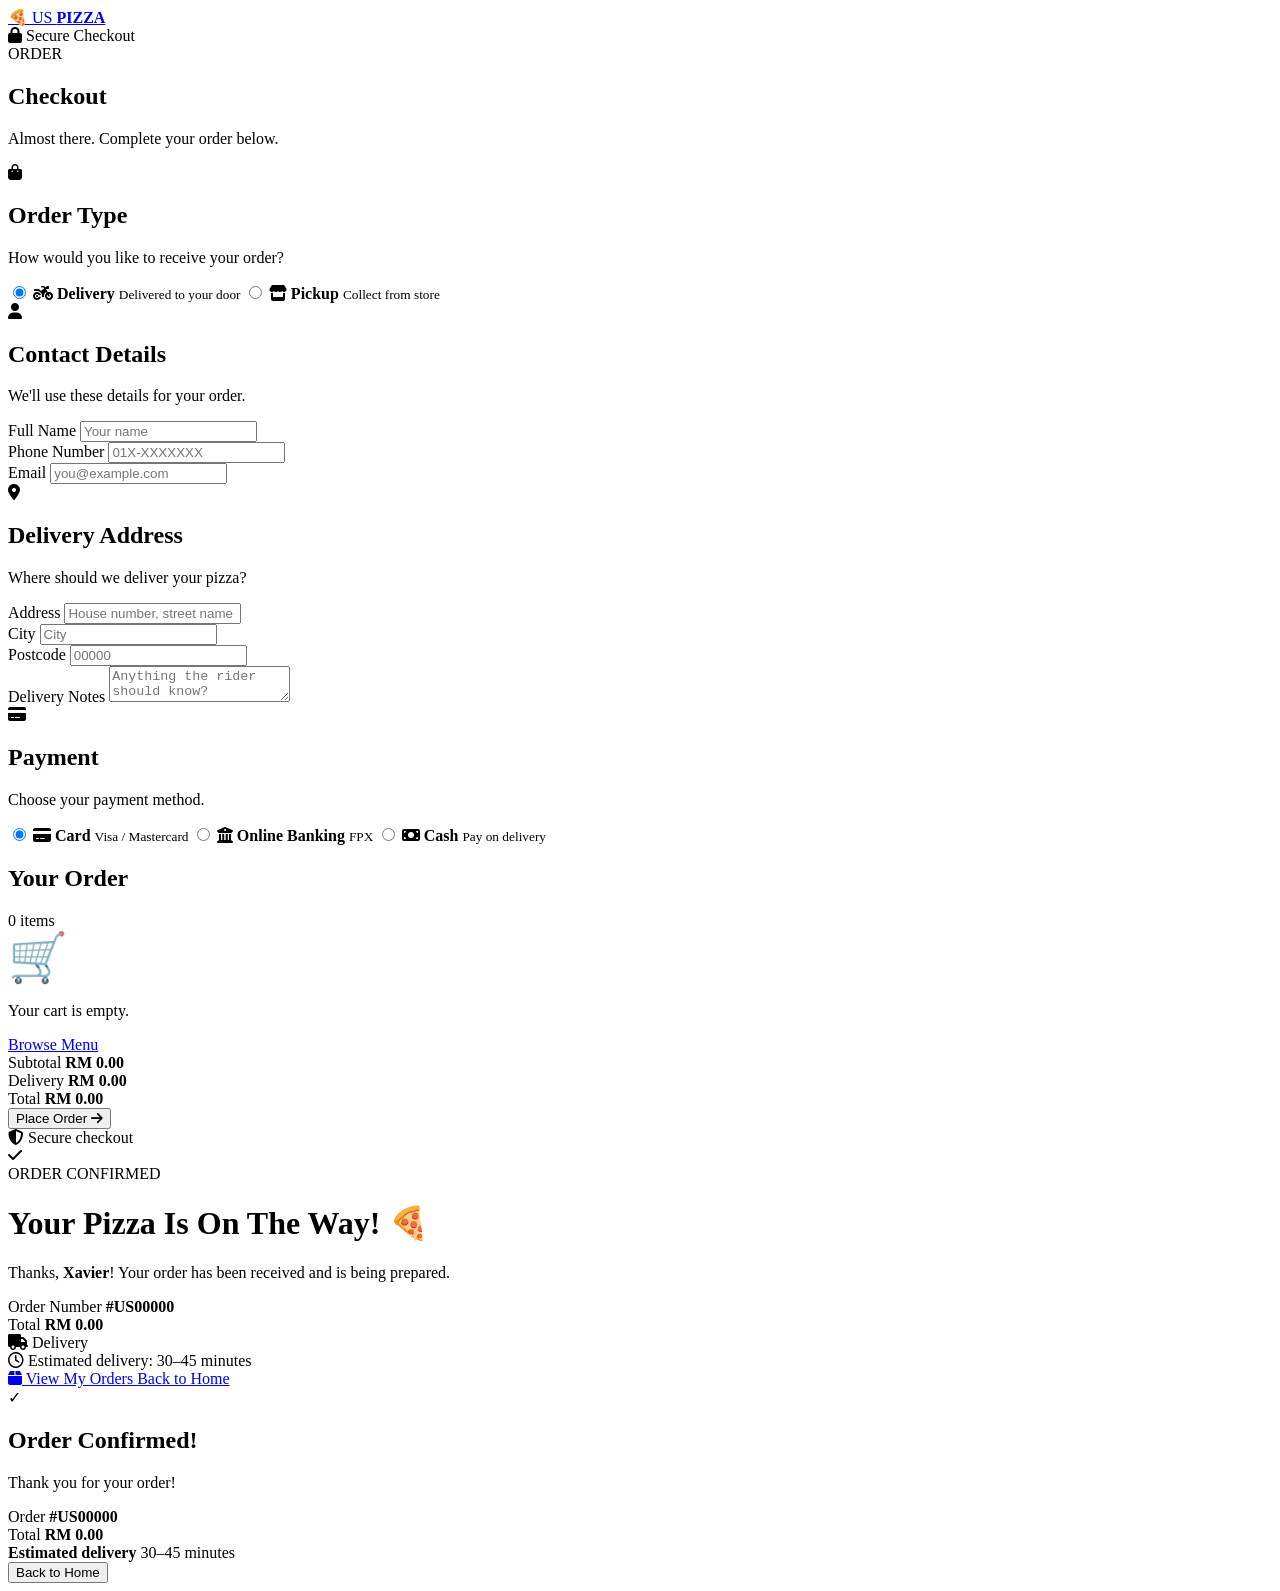
==== checkout.html @ 361f06c2 "Add files via upload" ====
<!DOCTYPE html>
<html lang="en">

<head>

    <meta charset="UTF-8">

    <meta
        name="viewport"
        content="width=device-width, initial-scale=1.0"
    >

    <title>Checkout | US Pizza</title>

    <link rel="stylesheet" href="css/style.css">

    <link
        rel="preconnect"
        href="https://fonts.googleapis.com"
    >

    <link
        rel="preconnect"
        href="https://fonts.gstatic.com"
        crossorigin
    >

    <link
        href="https://fonts.googleapis.com/css2?family=Inter:wght@400;500;600;700;800;900&display=swap"
        rel="stylesheet"
    >

    <link
        rel="stylesheet"
        href="https://cdnjs.cloudflare.com/ajax/libs/font-awesome/6.5.2/css/all.min.css"
    >

</head>


<body>


<!-- ================= NAVBAR ================= -->

<header class="navbar">

    <div class="nav-container">

        <a href="index.html" class="logo">

            <span class="logo-mark">🍕</span>

            <span>
                US <strong>PIZZA</strong>
            </span>

        </a>


        <div class="checkout-nav">

            <i class="fa-solid fa-lock"></i>

            Secure Checkout

        </div>

    </div>

</header>



<!-- ================= CHECKOUT ================= -->

<main class="checkout-page">


    <div class="checkout-container">


        <!-- LEFT -->

        <section class="checkout-main">


            <div class="checkout-title">

                <span class="section-label">
                    ORDER
                </span>

                <h1>
                    Checkout
                </h1>

                <p>
                    Almost there. Complete your order below.
                </p>

            </div>



            <!-- ORDER TYPE -->

            <div class="checkout-card">

                <div class="checkout-card-title">

                    <div>

                        <span class="checkout-icon">
                            <i class="fa-solid fa-bag-shopping"></i>
                        </span>

                        <div>

                            <h2>
                                Order Type
                            </h2>

                            <p>
                                How would you like to receive your order?
                            </p>

                        </div>

                    </div>

                </div>


                <div class="order-type">

                    <label class="order-type-option">

                        <input
                            type="radio"
                            name="orderType"
                            value="delivery"
                            checked
                        >

                        <span>

                            <i class="fa-solid fa-motorcycle"></i>

                            <strong>
                                Delivery
                            </strong>

                            <small>
                                Delivered to your door
                            </small>

                        </span>

                    </label>


                    <label class="order-type-option">

                        <input
                            type="radio"
                            name="orderType"
                            value="pickup"
                        >

                        <span>

                            <i class="fa-solid fa-store"></i>

                            <strong>
                                Pickup
                            </strong>

                            <small>
                                Collect from store
                            </small>

                        </span>

                    </label>

                </div>

            </div>



            <!-- CUSTOMER DETAILS -->

            <div class="checkout-card">

                <div class="checkout-card-title">

                    <div>

                        <span class="checkout-icon">
                            <i class="fa-solid fa-user"></i>
                        </span>

                        <div>

                            <h2>
                                Contact Details
                            </h2>

                            <p>
                                We'll use these details for your order.
                            </p>

                        </div>

                    </div>

                </div>


                <div class="form-grid">

                    <div class="form-group">

                        <label>
                            Full Name
                        </label>

                        <input
                            type="text"
                            id="customerName"
                            placeholder="Your name"
                        >

                    </div>


                    <div class="form-group">

                        <label>
                            Phone Number
                        </label>

                        <input
                            type="tel"
                            id="customerPhone"
                            placeholder="01X-XXXXXXX"
                        >

                    </div>


                    <div class="form-group full">

                        <label>
                            Email
                        </label>

                        <input
                            type="email"
                            id="customerEmail"
                            placeholder="you@example.com"
                        >

                    </div>

                </div>

            </div>



            <!-- ADDRESS -->

<div class="checkout-card" id="deliveryAddress">

    <div class="checkout-card-title">

        <div>

            <span class="checkout-icon">
                <i class="fa-solid fa-location-dot"></i>
            </span>

            <div>
                <h2>Delivery Address</h2>

                <p>
                    Where should we deliver your pizza?
                </p>
            </div>

        </div>

    </div>

    <div class="form-grid">

                    <div class="form-group full">

                        <label>
                            Address
                        </label>

                        <input
                            type="text"
                            id="address"
                            placeholder="House number, street name"
                        >

                    </div>


                    <div class="form-group">

                        <label>
                            City
                        </label>

                        <input
                            type="text"
                            id="city"
                            placeholder="City"
                        >

                    </div>


                    <div class="form-group">

                        <label>
                            Postcode
                        </label>

                        <input
                            type="text"
                            id="postcode"
                            placeholder="00000"
                        >

                    </div>


                    <div class="form-group full">

                        <label>
                            Delivery Notes
                        </label>

                        <textarea
                            id="deliveryNotes"
                            placeholder="Anything the rider should know?"
                        ></textarea>

                    </div>

                </div>

            </div>



            <!-- PAYMENT -->

            <div class="checkout-card">

                <div class="checkout-card-title">

                    <div>

                        <span class="checkout-icon">
                            <i class="fa-solid fa-credit-card"></i>
                        </span>

                        <div>

                            <h2>
                                Payment
                            </h2>

                            <p>
                                Choose your payment method.
                            </p>

                        </div>

                    </div>

                </div>


                <div class="payment-options">

                    <label class="payment-option">

                        <input
                            type="radio"
                            name="payment"
                            value="card"
                            checked
                        >

                        <span>

                            <i class="fa-solid fa-credit-card"></i>

                            <strong>
                                Card
                            </strong>

                            <small>
                                Visa / Mastercard
                            </small>

                        </span>

                    </label>


                    <label class="payment-option">

                        <input
                            type="radio"
                            name="payment"
                            value="online"
                        >

                        <span>

                            <i class="fa-solid fa-building-columns"></i>

                            <strong>
                                Online Banking
                            </strong>

                            <small>
                                FPX
                            </small>

                        </span>

                    </label>


                    <label class="payment-option">

                        <input
                            type="radio"
                            name="payment"
                            value="cash"
                        >

                        <span>

                            <i class="fa-solid fa-money-bill"></i>

                            <strong>
                                Cash
                            </strong>

                            <small>
                                Pay on delivery
                            </small>

                        </span>

                    </label>

                </div>

            </div>


        </section>



        <!-- RIGHT -->

        <aside class="checkout-summary">


            <div class="summary-card">

                <div class="summary-header">

                    <h2>
                        Your Order
                    </h2>

                    <span id="summaryItemCount">
                        0 items
                    </span>

                </div>


                <div
                    class="checkout-items"
                    id="checkoutItems"
                >

                    <div class="checkout-empty">

                        <span>🛒</span>

                        <p>
                            Your cart is empty.
                        </p>

                        <a href="index.html#menu">
                            Browse Menu
                        </a>

                    </div>

                </div>


                <div class="summary-lines">

                    <div>

                        <span>
                            Subtotal
                        </span>

                        <strong id="checkoutSubtotal">
                            RM 0.00
                        </strong>

                    </div>


                    <div>

                        <span>
                            Delivery
                        </span>

                        <strong id="checkoutDelivery">
                            RM 0.00
                        </strong>

                    </div>

                </div>


                <div class="summary-total">

                    <span>
                        Total
                    </span>

                    <strong id="checkoutTotal">
                        RM 0.00
                    </strong>

                </div>


                <button
                    class="place-order-btn"
                    id="placeOrder"
                >

                    Place Order

                    <i class="fa-solid fa-arrow-right"></i>

                </button>


                <div class="secure-message">

                    <i class="fa-solid fa-shield-halved"></i>

                    Secure checkout

                </div>

            </div>


        </aside>


    </div>

</main>

<!-- ================= ORDER SUCCESS ================= -->

<div
    class="order-success-overlay"
    id="orderSuccess"
>

    <div class="order-success-card">

        <div class="success-icon">
            <i class="fa-solid fa-check"></i>
        </div>


        <span class="success-label">
            ORDER CONFIRMED
        </span>


        <h1>
            Your Pizza Is On The Way! 🍕
        </h1>


        <p class="success-message">
            Thanks, <strong id="successCustomerName">Xavier</strong>!
            Your order has been received and is being prepared.
        </p>


        <div class="success-order-number">

            <span>
                Order Number
            </span>

            <strong id="successOrderNumber">
                #US00000
            </strong>

        </div>


        <div
            class="success-items"
            id="successOrderItems"
        >
            <!-- Order items will appear here -->
        </div>


        <div class="success-total">

            <span>
                Total
            </span>

            <strong id="successOrderTotal">
                RM 0.00
            </strong>

        </div>


        <div class="success-info">

            <div>

                <i class="fa-solid fa-truck"></i>

                <span id="successOrderType">
                    Delivery
                </span>

            </div>


            <div>

                <i class="fa-regular fa-clock"></i>

                <span id="successEstimate">
                    Estimated delivery: 30–45 minutes
                </span>

            </div>

        </div>


        <div class="success-actions">

            <a
                href="orders.html"
                class="success-orders-btn"
            >
                <i class="fa-solid fa-box"></i>
                View My Orders
            </a>


            <a
                href="index.html"
                class="success-home-btn"
            >
                Back to Home
            </a>

        </div>

    </div>

</div>



<!-- ================= ORDER SUCCESS ================= -->

<div class="order-success-overlay" id="orderSuccess">

    <div class="order-success-card">

        <div class="success-icon">
            ✓
        </div>

        <h2>Order Confirmed!</h2>

        <p class="success-message">
            Thank you for your order!
        </p>

        <div class="order-number">
            Order <strong id="successOrderNumber">#US00000</strong>
        </div>

        <div class="success-order-details" id="successOrderDetails">
            <!-- Order items will appear here -->
        </div>

        <div class="success-total">
            <span>Total</span>
            <strong id="successOrderTotal">RM 0.00</strong>
        </div>

        <div class="delivery-estimate">

            <strong id="successOrderType">
                Estimated delivery
            </strong>

            <span id="successEstimate">
                30–45 minutes
            </span>

        </div>

        <button
            class="back-home-btn"
            id="backHome"
            type="button"
        >
            Back to Home
        </button>

    </div>

</div>

<!-- ================= JAVASCRIPT ================= -->

<script src="js/checkout.js"></script>

</body>
</html>
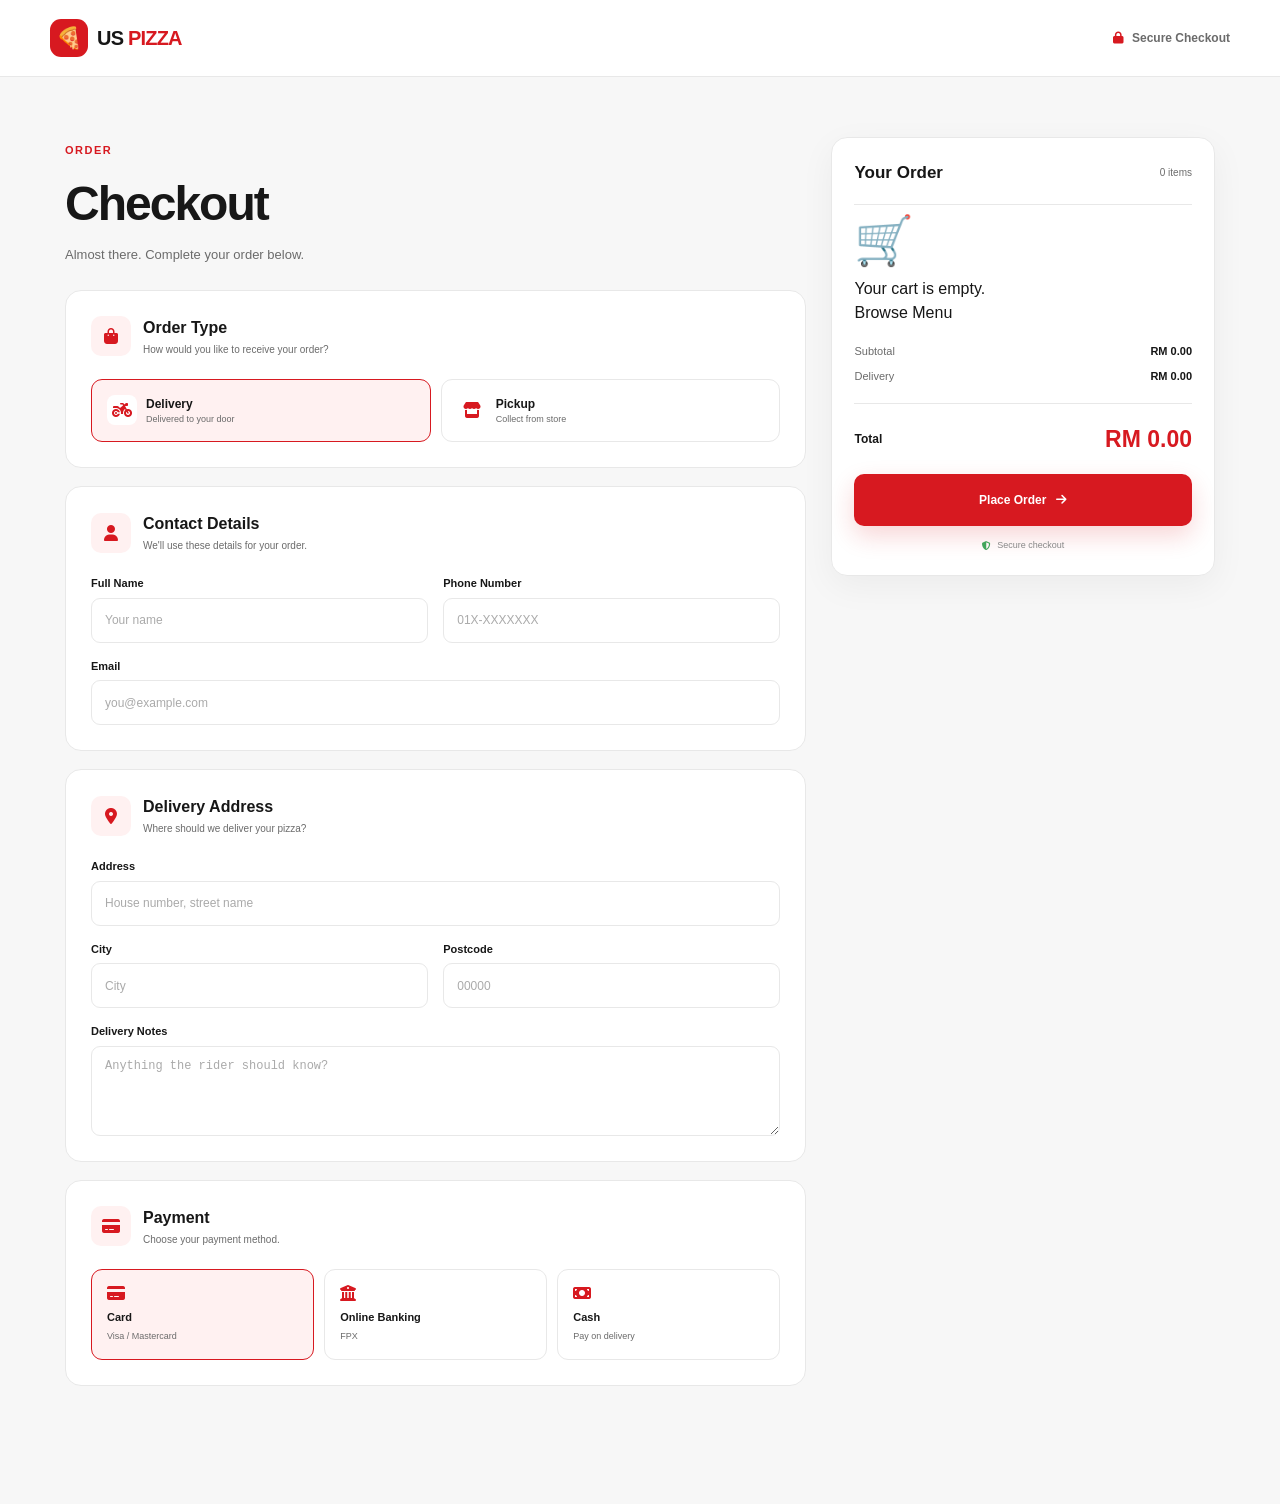
==== commit 9c6db4c9: "Fix website structure and styling" ====
--- a/checkout.html
+++ b/checkout.html
@@ -1,768 +1,768 @@
-<!DOCTYPE html>
-<html lang="en">
-
-<head>
-
-    <meta charset="UTF-8">
-
-    <meta
-        name="viewport"
-        content="width=device-width, initial-scale=1.0"
-    >
-
-    <title>Checkout | US Pizza</title>
-
-    <link rel="stylesheet" href="css/style.css">
-
-    <link
-        rel="preconnect"
-        href="https://fonts.googleapis.com"
-    >
-
-    <link
-        rel="preconnect"
-        href="https://fonts.gstatic.com"
-        crossorigin
-    >
-
-    <link
-        href="https://fonts.googleapis.com/css2?family=Inter:wght@400;500;600;700;800;900&display=swap"
-        rel="stylesheet"
-    >
-
-    <link
-        rel="stylesheet"
-        href="https://cdnjs.cloudflare.com/ajax/libs/font-awesome/6.5.2/css/all.min.css"
-    >
-
-</head>
-
-
-<body>
-
-
-<!-- ================= NAVBAR ================= -->
-
-<header class="navbar">
-
-    <div class="nav-container">
-
-        <a href="index.html" class="logo">
-
-            <span class="logo-mark">🍕</span>
-
-            <span>
-                US <strong>PIZZA</strong>
-            </span>
-
-        </a>
-
-
-        <div class="checkout-nav">
-
-            <i class="fa-solid fa-lock"></i>
-
-            Secure Checkout
-
-        </div>
-
-    </div>
-
-</header>
-
-
-
-<!-- ================= CHECKOUT ================= -->
-
-<main class="checkout-page">
-
-
-    <div class="checkout-container">
-
-
-        <!-- LEFT -->
-
-        <section class="checkout-main">
-
-
-            <div class="checkout-title">
-
-                <span class="section-label">
-                    ORDER
-                </span>
-
-                <h1>
-                    Checkout
-                </h1>
-
-                <p>
-                    Almost there. Complete your order below.
-                </p>
-
-            </div>
-
-
-
-            <!-- ORDER TYPE -->
-
-            <div class="checkout-card">
-
-                <div class="checkout-card-title">
-
-                    <div>
-
-                        <span class="checkout-icon">
-                            <i class="fa-solid fa-bag-shopping"></i>
-                        </span>
-
-                        <div>
-
-                            <h2>
-                                Order Type
-                            </h2>
-
-                            <p>
-                                How would you like to receive your order?
-                            </p>
-
-                        </div>
-
-                    </div>
-
-                </div>
-
-
-                <div class="order-type">
-
-                    <label class="order-type-option">
-
-                        <input
-                            type="radio"
-                            name="orderType"
-                            value="delivery"
-                            checked
-                        >
-
-                        <span>
-
-                            <i class="fa-solid fa-motorcycle"></i>
-
-                            <strong>
-                                Delivery
-                            </strong>
-
-                            <small>
-                                Delivered to your door
-                            </small>
-
-                        </span>
-
-                    </label>
-
-
-                    <label class="order-type-option">
-
-                        <input
-                            type="radio"
-                            name="orderType"
-                            value="pickup"
-                        >
-
-                        <span>
-
-                            <i class="fa-solid fa-store"></i>
-
-                            <strong>
-                                Pickup
-                            </strong>
-
-                            <small>
-                                Collect from store
-                            </small>
-
-                        </span>
-
-                    </label>
-
-                </div>
-
-            </div>
-
-
-
-            <!-- CUSTOMER DETAILS -->
-
-            <div class="checkout-card">
-
-                <div class="checkout-card-title">
-
-                    <div>
-
-                        <span class="checkout-icon">
-                            <i class="fa-solid fa-user"></i>
-                        </span>
-
-                        <div>
-
-                            <h2>
-                                Contact Details
-                            </h2>
-
-                            <p>
-                                We'll use these details for your order.
-                            </p>
-
-                        </div>
-
-                    </div>
-
-                </div>
-
-
-                <div class="form-grid">
-
-                    <div class="form-group">
-
-                        <label>
-                            Full Name
-                        </label>
-
-                        <input
-                            type="text"
-                            id="customerName"
-                            placeholder="Your name"
-                        >
-
-                    </div>
-
-
-                    <div class="form-group">
-
-                        <label>
-                            Phone Number
-                        </label>
-
-                        <input
-                            type="tel"
-                            id="customerPhone"
-                            placeholder="01X-XXXXXXX"
-                        >
-
-                    </div>
-
-
-                    <div class="form-group full">
-
-                        <label>
-                            Email
-                        </label>
-
-                        <input
-                            type="email"
-                            id="customerEmail"
-                            placeholder="you@example.com"
-                        >
-
-                    </div>
-
-                </div>
-
-            </div>
-
-
-
-            <!-- ADDRESS -->
-
-<div class="checkout-card" id="deliveryAddress">
-
-    <div class="checkout-card-title">
-
-        <div>
-
-            <span class="checkout-icon">
-                <i class="fa-solid fa-location-dot"></i>
-            </span>
-
-            <div>
-                <h2>Delivery Address</h2>
-
-                <p>
-                    Where should we deliver your pizza?
-                </p>
-            </div>
-
-        </div>
-
-    </div>
-
-    <div class="form-grid">
-
-                    <div class="form-group full">
-
-                        <label>
-                            Address
-                        </label>
-
-                        <input
-                            type="text"
-                            id="address"
-                            placeholder="House number, street name"
-                        >
-
-                    </div>
-
-
-                    <div class="form-group">
-
-                        <label>
-                            City
-                        </label>
-
-                        <input
-                            type="text"
-                            id="city"
-                            placeholder="City"
-                        >
-
-                    </div>
-
-
-                    <div class="form-group">
-
-                        <label>
-                            Postcode
-                        </label>
-
-                        <input
-                            type="text"
-                            id="postcode"
-                            placeholder="00000"
-                        >
-
-                    </div>
-
-
-                    <div class="form-group full">
-
-                        <label>
-                            Delivery Notes
-                        </label>
-
-                        <textarea
-                            id="deliveryNotes"
-                            placeholder="Anything the rider should know?"
-                        ></textarea>
-
-                    </div>
-
-                </div>
-
-            </div>
-
-
-
-            <!-- PAYMENT -->
-
-            <div class="checkout-card">
-
-                <div class="checkout-card-title">
-
-                    <div>
-
-                        <span class="checkout-icon">
-                            <i class="fa-solid fa-credit-card"></i>
-                        </span>
-
-                        <div>
-
-                            <h2>
-                                Payment
-                            </h2>
-
-                            <p>
-                                Choose your payment method.
-                            </p>
-
-                        </div>
-
-                    </div>
-
-                </div>
-
-
-                <div class="payment-options">
-
-                    <label class="payment-option">
-
-                        <input
-                            type="radio"
-                            name="payment"
-                            value="card"
-                            checked
-                        >
-
-                        <span>
-
-                            <i class="fa-solid fa-credit-card"></i>
-
-                            <strong>
-                                Card
-                            </strong>
-
-                            <small>
-                                Visa / Mastercard
-                            </small>
-
-                        </span>
-
-                    </label>
-
-
-                    <label class="payment-option">
-
-                        <input
-                            type="radio"
-                            name="payment"
-                            value="online"
-                        >
-
-                        <span>
-
-                            <i class="fa-solid fa-building-columns"></i>
-
-                            <strong>
-                                Online Banking
-                            </strong>
-
-                            <small>
-                                FPX
-                            </small>
-
-                        </span>
-
-                    </label>
-
-
-                    <label class="payment-option">
-
-                        <input
-                            type="radio"
-                            name="payment"
-                            value="cash"
-                        >
-
-                        <span>
-
-                            <i class="fa-solid fa-money-bill"></i>
-
-                            <strong>
-                                Cash
-                            </strong>
-
-                            <small>
-                                Pay on delivery
-                            </small>
-
-                        </span>
-
-                    </label>
-
-                </div>
-
-            </div>
-
-
-        </section>
-
-
-
-        <!-- RIGHT -->
-
-        <aside class="checkout-summary">
-
-
-            <div class="summary-card">
-
-                <div class="summary-header">
-
-                    <h2>
-                        Your Order
-                    </h2>
-
-                    <span id="summaryItemCount">
-                        0 items
-                    </span>
-
-                </div>
-
-
-                <div
-                    class="checkout-items"
-                    id="checkoutItems"
-                >
-
-                    <div class="checkout-empty">
-
-                        <span>🛒</span>
-
-                        <p>
-                            Your cart is empty.
-                        </p>
-
-                        <a href="index.html#menu">
-                            Browse Menu
-                        </a>
-
-                    </div>
-
-                </div>
-
-
-                <div class="summary-lines">
-
-                    <div>
-
-                        <span>
-                            Subtotal
-                        </span>
-
-                        <strong id="checkoutSubtotal">
-                            RM 0.00
-                        </strong>
-
-                    </div>
-
-
-                    <div>
-
-                        <span>
-                            Delivery
-                        </span>
-
-                        <strong id="checkoutDelivery">
-                            RM 0.00
-                        </strong>
-
-                    </div>
-
-                </div>
-
-
-                <div class="summary-total">
-
-                    <span>
-                        Total
-                    </span>
-
-                    <strong id="checkoutTotal">
-                        RM 0.00
-                    </strong>
-
-                </div>
-
-
-                <button
-                    class="place-order-btn"
-                    id="placeOrder"
-                >
-
-                    Place Order
-
-                    <i class="fa-solid fa-arrow-right"></i>
-
-                </button>
-
-
-                <div class="secure-message">
-
-                    <i class="fa-solid fa-shield-halved"></i>
-
-                    Secure checkout
-
-                </div>
-
-            </div>
-
-
-        </aside>
-
-
-    </div>
-
-</main>
-
-<!-- ================= ORDER SUCCESS ================= -->
-
-<div
-    class="order-success-overlay"
-    id="orderSuccess"
->
-
-    <div class="order-success-card">
-
-        <div class="success-icon">
-            <i class="fa-solid fa-check"></i>
-        </div>
-
-
-        <span class="success-label">
-            ORDER CONFIRMED
-        </span>
-
-
-        <h1>
-            Your Pizza Is On The Way! 🍕
-        </h1>
-
-
-        <p class="success-message">
-            Thanks, <strong id="successCustomerName">Xavier</strong>!
-            Your order has been received and is being prepared.
-        </p>
-
-
-        <div class="success-order-number">
-
-            <span>
-                Order Number
-            </span>
-
-            <strong id="successOrderNumber">
-                #US00000
-            </strong>
-
-        </div>
-
-
-        <div
-            class="success-items"
-            id="successOrderItems"
-        >
-            <!-- Order items will appear here -->
-        </div>
-
-
-        <div class="success-total">
-
-            <span>
-                Total
-            </span>
-
-            <strong id="successOrderTotal">
-                RM 0.00
-            </strong>
-
-        </div>
-
-
-        <div class="success-info">
-
-            <div>
-
-                <i class="fa-solid fa-truck"></i>
-
-                <span id="successOrderType">
-                    Delivery
-                </span>
-
-            </div>
-
-
-            <div>
-
-                <i class="fa-regular fa-clock"></i>
-
-                <span id="successEstimate">
-                    Estimated delivery: 30–45 minutes
-                </span>
-
-            </div>
-
-        </div>
-
-
-        <div class="success-actions">
-
-            <a
-                href="orders.html"
-                class="success-orders-btn"
-            >
-                <i class="fa-solid fa-box"></i>
-                View My Orders
-            </a>
-
-
-            <a
-                href="index.html"
-                class="success-home-btn"
-            >
-                Back to Home
-            </a>
-
-        </div>
-
-    </div>
-
-</div>
-
-
-
-<!-- ================= ORDER SUCCESS ================= -->
-
-<div class="order-success-overlay" id="orderSuccess">
-
-    <div class="order-success-card">
-
-        <div class="success-icon">
-            ✓
-        </div>
-
-        <h2>Order Confirmed!</h2>
-
-        <p class="success-message">
-            Thank you for your order!
-        </p>
-
-        <div class="order-number">
-            Order <strong id="successOrderNumber">#US00000</strong>
-        </div>
-
-        <div class="success-order-details" id="successOrderDetails">
-            <!-- Order items will appear here -->
-        </div>
-
-        <div class="success-total">
-            <span>Total</span>
-            <strong id="successOrderTotal">RM 0.00</strong>
-        </div>
-
-        <div class="delivery-estimate">
-
-            <strong id="successOrderType">
-                Estimated delivery
-            </strong>
-
-            <span id="successEstimate">
-                30–45 minutes
-            </span>
-
-        </div>
-
-        <button
-            class="back-home-btn"
-            id="backHome"
-            type="button"
-        >
-            Back to Home
-        </button>
-
-    </div>
-
-</div>
-
-<!-- ================= JAVASCRIPT ================= -->
-
-<script src="js/checkout.js"></script>
-
-</body>
+<!DOCTYPE html>
+<html lang="en">
+
+<head>
+
+    <meta charset="UTF-8">
+
+    <meta
+        name="viewport"
+        content="width=device-width, initial-scale=1.0"
+    >
+
+    <title>Checkout | US Pizza</title>
+
+    <link rel="stylesheet" href="css/style.css">
+
+    <link
+        rel="preconnect"
+        href="https://fonts.googleapis.com"
+    >
+
+    <link
+        rel="preconnect"
+        href="https://fonts.gstatic.com"
+        crossorigin
+    >
+
+    <link
+        href="https://fonts.googleapis.com/css2?family=Inter:wght@400;500;600;700;800;900&display=swap"
+        rel="stylesheet"
+    >
+
+    <link
+        rel="stylesheet"
+        href="https://cdnjs.cloudflare.com/ajax/libs/font-awesome/6.5.2/css/all.min.css"
+    >
+
+</head>
+
+
+<body>
+
+
+<!-- ================= NAVBAR ================= -->
+
+<header class="navbar">
+
+    <div class="nav-container">
+
+        <a href="index.html" class="logo">
+
+            <span class="logo-mark">🍕</span>
+
+            <span>
+                US <strong>PIZZA</strong>
+            </span>
+
+        </a>
+
+
+        <div class="checkout-nav">
+
+            <i class="fa-solid fa-lock"></i>
+
+            Secure Checkout
+
+        </div>
+
+    </div>
+
+</header>
+
+
+
+<!-- ================= CHECKOUT ================= -->
+
+<main class="checkout-page">
+
+
+    <div class="checkout-container">
+
+
+        <!-- LEFT -->
+
+        <section class="checkout-main">
+
+
+            <div class="checkout-title">
+
+                <span class="section-label">
+                    ORDER
+                </span>
+
+                <h1>
+                    Checkout
+                </h1>
+
+                <p>
+                    Almost there. Complete your order below.
+                </p>
+
+            </div>
+
+
+
+            <!-- ORDER TYPE -->
+
+            <div class="checkout-card">
+
+                <div class="checkout-card-title">
+
+                    <div>
+
+                        <span class="checkout-icon">
+                            <i class="fa-solid fa-bag-shopping"></i>
+                        </span>
+
+                        <div>
+
+                            <h2>
+                                Order Type
+                            </h2>
+
+                            <p>
+                                How would you like to receive your order?
+                            </p>
+
+                        </div>
+
+                    </div>
+
+                </div>
+
+
+                <div class="order-type">
+
+                    <label class="order-type-option">
+
+                        <input
+                            type="radio"
+                            name="orderType"
+                            value="delivery"
+                            checked
+                        >
+
+                        <span>
+
+                            <i class="fa-solid fa-motorcycle"></i>
+
+                            <strong>
+                                Delivery
+                            </strong>
+
+                            <small>
+                                Delivered to your door
+                            </small>
+
+                        </span>
+
+                    </label>
+
+
+                    <label class="order-type-option">
+
+                        <input
+                            type="radio"
+                            name="orderType"
+                            value="pickup"
+                        >
+
+                        <span>
+
+                            <i class="fa-solid fa-store"></i>
+
+                            <strong>
+                                Pickup
+                            </strong>
+
+                            <small>
+                                Collect from store
+                            </small>
+
+                        </span>
+
+                    </label>
+
+                </div>
+
+            </div>
+
+
+
+            <!-- CUSTOMER DETAILS -->
+
+            <div class="checkout-card">
+
+                <div class="checkout-card-title">
+
+                    <div>
+
+                        <span class="checkout-icon">
+                            <i class="fa-solid fa-user"></i>
+                        </span>
+
+                        <div>
+
+                            <h2>
+                                Contact Details
+                            </h2>
+
+                            <p>
+                                We'll use these details for your order.
+                            </p>
+
+                        </div>
+
+                    </div>
+
+                </div>
+
+
+                <div class="form-grid">
+
+                    <div class="form-group">
+
+                        <label>
+                            Full Name
+                        </label>
+
+                        <input
+                            type="text"
+                            id="customerName"
+                            placeholder="Your name"
+                        >
+
+                    </div>
+
+
+                    <div class="form-group">
+
+                        <label>
+                            Phone Number
+                        </label>
+
+                        <input
+                            type="tel"
+                            id="customerPhone"
+                            placeholder="01X-XXXXXXX"
+                        >
+
+                    </div>
+
+
+                    <div class="form-group full">
+
+                        <label>
+                            Email
+                        </label>
+
+                        <input
+                            type="email"
+                            id="customerEmail"
+                            placeholder="you@example.com"
+                        >
+
+                    </div>
+
+                </div>
+
+            </div>
+
+
+
+            <!-- ADDRESS -->
+
+<div class="checkout-card" id="deliveryAddress">
+
+    <div class="checkout-card-title">
+
+        <div>
+
+            <span class="checkout-icon">
+                <i class="fa-solid fa-location-dot"></i>
+            </span>
+
+            <div>
+                <h2>Delivery Address</h2>
+
+                <p>
+                    Where should we deliver your pizza?
+                </p>
+            </div>
+
+        </div>
+
+    </div>
+
+    <div class="form-grid">
+
+                    <div class="form-group full">
+
+                        <label>
+                            Address
+                        </label>
+
+                        <input
+                            type="text"
+                            id="address"
+                            placeholder="House number, street name"
+                        >
+
+                    </div>
+
+
+                    <div class="form-group">
+
+                        <label>
+                            City
+                        </label>
+
+                        <input
+                            type="text"
+                            id="city"
+                            placeholder="City"
+                        >
+
+                    </div>
+
+
+                    <div class="form-group">
+
+                        <label>
+                            Postcode
+                        </label>
+
+                        <input
+                            type="text"
+                            id="postcode"
+                            placeholder="00000"
+                        >
+
+                    </div>
+
+
+                    <div class="form-group full">
+
+                        <label>
+                            Delivery Notes
+                        </label>
+
+                        <textarea
+                            id="deliveryNotes"
+                            placeholder="Anything the rider should know?"
+                        ></textarea>
+
+                    </div>
+
+                </div>
+
+            </div>
+
+
+
+            <!-- PAYMENT -->
+
+            <div class="checkout-card">
+
+                <div class="checkout-card-title">
+
+                    <div>
+
+                        <span class="checkout-icon">
+                            <i class="fa-solid fa-credit-card"></i>
+                        </span>
+
+                        <div>
+
+                            <h2>
+                                Payment
+                            </h2>
+
+                            <p>
+                                Choose your payment method.
+                            </p>
+
+                        </div>
+
+                    </div>
+
+                </div>
+
+
+                <div class="payment-options">
+
+                    <label class="payment-option">
+
+                        <input
+                            type="radio"
+                            name="payment"
+                            value="card"
+                            checked
+                        >
+
+                        <span>
+
+                            <i class="fa-solid fa-credit-card"></i>
+
+                            <strong>
+                                Card
+                            </strong>
+
+                            <small>
+                                Visa / Mastercard
+                            </small>
+
+                        </span>
+
+                    </label>
+
+
+                    <label class="payment-option">
+
+                        <input
+                            type="radio"
+                            name="payment"
+                            value="online"
+                        >
+
+                        <span>
+
+                            <i class="fa-solid fa-building-columns"></i>
+
+                            <strong>
+                                Online Banking
+                            </strong>
+
+                            <small>
+                                FPX
+                            </small>
+
+                        </span>
+
+                    </label>
+
+
+                    <label class="payment-option">
+
+                        <input
+                            type="radio"
+                            name="payment"
+                            value="cash"
+                        >
+
+                        <span>
+
+                            <i class="fa-solid fa-money-bill"></i>
+
+                            <strong>
+                                Cash
+                            </strong>
+
+                            <small>
+                                Pay on delivery
+                            </small>
+
+                        </span>
+
+                    </label>
+
+                </div>
+
+            </div>
+
+
+        </section>
+
+
+
+        <!-- RIGHT -->
+
+        <aside class="checkout-summary">
+
+
+            <div class="summary-card">
+
+                <div class="summary-header">
+
+                    <h2>
+                        Your Order
+                    </h2>
+
+                    <span id="summaryItemCount">
+                        0 items
+                    </span>
+
+                </div>
+
+
+                <div
+                    class="checkout-items"
+                    id="checkoutItems"
+                >
+
+                    <div class="checkout-empty">
+
+                        <span>🛒</span>
+
+                        <p>
+                            Your cart is empty.
+                        </p>
+
+                        <a href="index.html#menu">
+                            Browse Menu
+                        </a>
+
+                    </div>
+
+                </div>
+
+
+                <div class="summary-lines">
+
+                    <div>
+
+                        <span>
+                            Subtotal
+                        </span>
+
+                        <strong id="checkoutSubtotal">
+                            RM 0.00
+                        </strong>
+
+                    </div>
+
+
+                    <div>
+
+                        <span>
+                            Delivery
+                        </span>
+
+                        <strong id="checkoutDelivery">
+                            RM 0.00
+                        </strong>
+
+                    </div>
+
+                </div>
+
+
+                <div class="summary-total">
+
+                    <span>
+                        Total
+                    </span>
+
+                    <strong id="checkoutTotal">
+                        RM 0.00
+                    </strong>
+
+                </div>
+
+
+                <button
+                    class="place-order-btn"
+                    id="placeOrder"
+                >
+
+                    Place Order
+
+                    <i class="fa-solid fa-arrow-right"></i>
+
+                </button>
+
+
+                <div class="secure-message">
+
+                    <i class="fa-solid fa-shield-halved"></i>
+
+                    Secure checkout
+
+                </div>
+
+            </div>
+
+
+        </aside>
+
+
+    </div>
+
+</main>
+
+<!-- ================= ORDER SUCCESS ================= -->
+
+<div
+    class="order-success-overlay"
+    id="orderSuccess"
+>
+
+    <div class="order-success-card">
+
+        <div class="success-icon">
+            <i class="fa-solid fa-check"></i>
+        </div>
+
+
+        <span class="success-label">
+            ORDER CONFIRMED
+        </span>
+
+
+        <h1>
+            Your Pizza Is On The Way! 🍕
+        </h1>
+
+
+        <p class="success-message">
+            Thanks, <strong id="successCustomerName">Xavier</strong>!
+            Your order has been received and is being prepared.
+        </p>
+
+
+        <div class="success-order-number">
+
+            <span>
+                Order Number
+            </span>
+
+            <strong id="successOrderNumber">
+                #US00000
+            </strong>
+
+        </div>
+
+
+        <div
+            class="success-items"
+            id="successOrderItems"
+        >
+            <!-- Order items will appear here -->
+        </div>
+
+
+        <div class="success-total">
+
+            <span>
+                Total
+            </span>
+
+            <strong id="successOrderTotal">
+                RM 0.00
+            </strong>
+
+        </div>
+
+
+        <div class="success-info">
+
+            <div>
+
+                <i class="fa-solid fa-truck"></i>
+
+                <span id="successOrderType">
+                    Delivery
+                </span>
+
+            </div>
+
+
+            <div>
+
+                <i class="fa-regular fa-clock"></i>
+
+                <span id="successEstimate">
+                    Estimated delivery: 30–45 minutes
+                </span>
+
+            </div>
+
+        </div>
+
+
+        <div class="success-actions">
+
+            <a
+                href="orders.html"
+                class="success-orders-btn"
+            >
+                <i class="fa-solid fa-box"></i>
+                View My Orders
+            </a>
+
+
+            <a
+                href="index.html"
+                class="success-home-btn"
+            >
+                Back to Home
+            </a>
+
+        </div>
+
+    </div>
+
+</div>
+
+
+
+<!-- ================= ORDER SUCCESS ================= -->
+
+<div class="order-success-overlay" id="orderSuccess">
+
+    <div class="order-success-card">
+
+        <div class="success-icon">
+            ✓
+        </div>
+
+        <h2>Order Confirmed!</h2>
+
+        <p class="success-message">
+            Thank you for your order!
+        </p>
+
+        <div class="order-number">
+            Order <strong id="successOrderNumber">#US00000</strong>
+        </div>
+
+        <div class="success-order-details" id="successOrderDetails">
+            <!-- Order items will appear here -->
+        </div>
+
+        <div class="success-total">
+            <span>Total</span>
+            <strong id="successOrderTotal">RM 0.00</strong>
+        </div>
+
+        <div class="delivery-estimate">
+
+            <strong id="successOrderType">
+                Estimated delivery
+            </strong>
+
+            <span id="successEstimate">
+                30–45 minutes
+            </span>
+
+        </div>
+
+        <button
+            class="back-home-btn"
+            id="backHome"
+            type="button"
+        >
+            Back to Home
+        </button>
+
+    </div>
+
+</div>
+
+<!-- ================= JAVASCRIPT ================= -->
+
+<script src="js/checkout.js"></script>
+
+</body>
 </html>
--- a/css/style.css
+++ b/css/style.css
@@ -0,0 +1,3797 @@
+/* =========================================================
+   US PIZZA — MAIN STYLES
+   ========================================================= */
+
+:root {
+    --red: #d71920;
+    --dark-red: #b51016;
+    --light-red: #fff1f1;
+    --white: #ffffff;
+    --black: #171717;
+    --gray: #6b6b6b;
+    --light-gray: #f6f6f6;
+    --border: #e8e8e8;
+    --shadow: 0 15px 40px rgba(0, 0, 0, 0.08);
+    --radius: 18px;
+}
+
+* {
+    margin: 0;
+    padding: 0;
+    box-sizing: border-box;
+}
+
+html {
+    scroll-behavior: smooth;
+}
+
+body {
+    font-family: "Inter", sans-serif;
+    color: var(--black);
+    background: var(--white);
+    line-height: 1.5;
+    overflow-x: hidden;
+}
+
+button,
+input {
+    font-family: inherit;
+}
+
+button {
+    cursor: pointer;
+}
+
+a {
+    color: inherit;
+    text-decoration: none;
+}
+
+
+/* =========================================================
+   NAVBAR
+   ========================================================= */
+
+.navbar {
+    position: sticky;
+    top: 0;
+    z-index: 1000;
+    background: rgba(255, 255, 255, 0.96);
+    border-bottom: 1px solid var(--border);
+    backdrop-filter: blur(12px);
+}
+
+.nav-container {
+    width: min(1180px, calc(100% - 40px));
+    height: 76px;
+    margin: auto;
+
+    display: flex;
+    align-items: center;
+    justify-content: space-between;
+    gap: 30px;
+}
+
+.logo {
+    display: flex;
+    align-items: center;
+    gap: 9px;
+
+    font-size: 20px;
+    font-weight: 800;
+    letter-spacing: -0.8px;
+}
+
+.logo strong {
+    color: var(--red);
+}
+
+.logo-mark {
+    display: grid;
+    place-items: center;
+
+    width: 38px;
+    height: 38px;
+
+    background: var(--red);
+    border-radius: 11px;
+
+    font-size: 21px;
+}
+
+.nav-links {
+    display: flex;
+    align-items: center;
+    gap: 32px;
+}
+
+.nav-links a {
+    position: relative;
+
+    font-size: 14px;
+    font-weight: 600;
+    color: #444;
+
+    transition: 0.25s ease;
+}
+
+.nav-links a:hover {
+    color: var(--red);
+}
+
+.nav-links a::after {
+    content: "";
+
+    position: absolute;
+    left: 0;
+    bottom: -7px;
+
+    width: 0;
+    height: 2px;
+
+    background: var(--red);
+
+    transition: 0.25s ease;
+}
+
+.nav-links a:hover::after {
+    width: 100%;
+}
+
+.nav-actions {
+    display: flex;
+    align-items: center;
+    gap: 12px;
+}
+
+.login-btn {
+    display: flex;
+    align-items: center;
+    gap: 8px;
+
+    padding: 11px 17px;
+
+    border: 1px solid var(--border);
+    border-radius: 10px;
+
+    font-size: 13px;
+    font-weight: 700;
+
+    transition: 0.25s ease;
+}
+
+.login-btn:hover {
+    border-color: var(--red);
+    color: var(--red);
+}
+
+.cart-btn {
+    position: relative;
+
+    width: 43px;
+    height: 43px;
+
+    border: none;
+    border-radius: 11px;
+
+    color: var(--white);
+    background: var(--red);
+
+    transition: 0.25s ease;
+}
+
+.cart-btn:hover {
+    background: var(--dark-red);
+    transform: translateY(-2px);
+}
+
+.cart-count {
+    position: absolute;
+    top: -6px;
+    right: -6px;
+
+    min-width: 19px;
+    height: 19px;
+
+    padding: 0 5px;
+
+    display: grid;
+    place-items: center;
+
+    background: var(--black);
+    color: var(--white);
+
+    border-radius: 50%;
+
+    font-size: 10px;
+    font-weight: 800;
+}
+
+.menu-toggle {
+    display: none;
+
+    width: 43px;
+    height: 43px;
+
+    border: 1px solid var(--border);
+    border-radius: 10px;
+
+    background: white;
+}
+
+
+/* =========================================================
+   MOBILE MENU
+   ========================================================= */
+
+.mobile-menu {
+    display: none;
+
+    position: fixed;
+    top: 76px;
+    left: 0;
+    right: 0;
+
+    z-index: 999;
+
+    padding: 20px;
+
+    background: white;
+    border-bottom: 1px solid var(--border);
+
+    box-shadow: var(--shadow);
+}
+
+.mobile-menu.open {
+    display: flex;
+    flex-direction: column;
+    gap: 5px;
+}
+
+.mobile-menu a {
+    padding: 13px;
+    border-radius: 9px;
+
+    font-weight: 600;
+}
+
+.mobile-menu a:hover {
+    background: var(--light-red);
+    color: var(--red);
+}
+
+.mobile-login {
+    margin-top: 10px;
+
+    text-align: center;
+
+    color: white !important;
+    background: var(--red);
+}
+
+
+/* =========================================================
+   HERO
+   ========================================================= */
+
+.hero {
+    position: relative;
+
+    min-height: 650px;
+
+    width: min(1180px, calc(100% - 40px));
+    margin: auto;
+
+    display: grid;
+    grid-template-columns: 1.05fr 0.95fr;
+    align-items: center;
+
+    gap: 50px;
+}
+
+.hero::before {
+    content: "";
+
+    position: absolute;
+
+    width: 500px;
+    height: 500px;
+
+    top: -180px;
+    left: -300px;
+
+    border-radius: 50%;
+
+    background: var(--light-red);
+
+    z-index: -1;
+}
+
+.hero-content {
+    padding: 70px 0;
+}
+
+.hero-label,
+.section-label {
+    display: inline-flex;
+    align-items: center;
+    gap: 7px;
+
+    color: var(--red);
+
+    font-size: 11px;
+    font-weight: 800;
+
+    letter-spacing: 1.5px;
+}
+
+.hero h1 {
+    max-width: 650px;
+
+    margin: 18px 0;
+
+    font-size: clamp(48px, 6vw, 78px);
+    line-height: 0.98;
+
+    letter-spacing: -4px;
+    font-weight: 900;
+}
+
+.hero h1 span {
+    color: var(--red);
+}
+
+.hero p {
+    max-width: 530px;
+
+    color: var(--gray);
+
+    font-size: 16px;
+    line-height: 1.8;
+}
+
+.hero-buttons {
+    display: flex;
+    gap: 12px;
+
+    margin-top: 32px;
+}
+
+.primary-btn,
+.secondary-btn {
+    display: inline-flex;
+    align-items: center;
+    justify-content: center;
+    gap: 10px;
+
+    min-height: 50px;
+    padding: 0 22px;
+
+    border-radius: 11px;
+
+    font-size: 13px;
+    font-weight: 800;
+
+    transition: 0.25s ease;
+}
+
+.primary-btn {
+    color: white;
+    background: var(--red);
+    box-shadow: 0 10px 25px rgba(215, 25, 32, 0.22);
+}
+
+.primary-btn:hover {
+    background: var(--dark-red);
+    transform: translateY(-3px);
+}
+
+.secondary-btn {
+    border: 1px solid var(--border);
+    background: white;
+}
+
+.secondary-btn:hover {
+    color: var(--red);
+    border-color: var(--red);
+}
+
+.hero-info {
+    display: flex;
+    gap: 35px;
+
+    margin-top: 45px;
+}
+
+.hero-info div {
+    display: flex;
+    flex-direction: column;
+}
+
+.hero-info strong {
+    font-size: 22px;
+}
+
+.hero-info span {
+    margin-top: 2px;
+
+    color: var(--gray);
+
+    font-size: 11px;
+}
+
+
+/* =========================================================
+   HERO VISUAL
+   ========================================================= */
+
+.hero-visual {
+    position: relative;
+
+    min-height: 500px;
+
+    display: grid;
+    place-items: center;
+}
+
+.hero-circle {
+    position: absolute;
+
+    .hero-circle {
+    width: 470px;
+    height: 470px;
+}
+
+    border-radius: 50%;
+
+    background:
+        radial-gradient(
+            circle at 50% 45%,
+            #fff5f5 0%,
+            #ffe2e2 45%,
+            #ffd2d2 100%
+        );
+
+    border: 18px solid #ffe8e8;
+
+    box-shadow:
+        0 25px 70px rgba(215, 25, 32, 0.10),
+        0 0 90px rgba(215, 25, 32, 0.08);
+}
+
+
+.hero-pizza {
+    position: relative;
+    z-index: 2;
+
+    width: 370px;
+    height: 370px;
+
+    border-radius: 50%;
+    overflow: hidden;
+
+    background: #d71920;
+
+    box-shadow:
+        0 35px 80px rgba(0, 0, 0, 0.24),
+        0 15px 35px rgba(215, 25, 32, 0.18),
+        inset 0 0 0 7px rgba(255, 255, 255, 0.16);
+
+    animation: floatPizza 4s ease-in-out infinite;
+
+    transition:
+        transform 0.4s ease,
+        box-shadow 0.4s ease;
+}
+
+
+/* Premium lighting over the pizza */
+.hero-pizza::after {
+    content: "";
+
+    position: absolute;
+    inset: 0;
+
+    border-radius: 50%;
+
+    background:
+        radial-gradient(
+            circle at 32% 22%,
+            rgba(255,255,255,0.20),
+            transparent 28%
+        ),
+        linear-gradient(
+            135deg,
+            rgba(255,255,255,0.08),
+            transparent 45%,
+            rgba(0,0,0,0.12)
+        );
+
+    pointer-events: none;
+
+    z-index: 2;
+}
+
+
+.hero-pizza img {
+    width: 100%;
+    height: 100%;
+
+    display: block;
+
+    object-fit: cover;
+    object-position: center;
+
+    transform: scale(1.06);
+
+    filter:
+        saturate(1.12)
+        contrast(1.06)
+        brightness(1.02);
+
+    transition:
+        transform 0.5s ease,
+        filter 0.5s ease;
+}
+
+
+.hero-pizza:hover {
+    box-shadow:
+        0 45px 100px rgba(0, 0, 0, 0.28),
+        0 20px 50px rgba(215, 25, 32, 0.24),
+        inset 0 0 0 7px rgba(255, 255, 255, 0.18);
+}
+
+
+.hero-pizza:hover img {
+    transform: scale(1.11);
+    filter:
+        saturate(1.18)
+        contrast(1.08)
+        brightness(1.04);
+}
+
+@keyframes floatPizza {
+    0%,
+    100% {
+        transform: translateY(0) rotate(-3deg);
+    }
+
+    50% {
+        transform: translateY(-12px) rotate(3deg);
+    }
+}
+
+.floating-card {
+    position: absolute;
+    z-index: 4;
+
+    display: flex;
+    align-items: center;
+    gap: 12px;
+
+    padding: 13px 16px;
+
+    background: white;
+    border-radius: 14px;
+
+    box-shadow: var(--shadow);
+
+    animation: floatCard 4s ease-in-out infinite;
+}
+
+.floating-card i {
+    width: 36px;
+    height: 36px;
+
+    display: grid;
+    place-items: center;
+
+    border-radius: 10px;
+
+    color: var(--red);
+    background: var(--light-red);
+}
+
+.floating-card div {
+    display: flex;
+    flex-direction: column;
+}
+
+.floating-card strong {
+    font-size: 12px;
+}
+
+.floating-card span {
+    color: var(--gray);
+    font-size: 10px;
+}
+
+.card-one {
+    top: 80px;
+    left: 0;
+}
+
+.card-two {
+    right: -10px;
+    bottom: 85px;
+
+    animation-delay: 1s;
+}
+
+@keyframes floatCard {
+    0%,
+    100% {
+        transform: translateY(0);
+    }
+
+    50% {
+        transform: translateY(-8px);
+    }
+}
+
+
+/* =========================================================
+   AI FINDER
+   ========================================================= */
+
+.ai-section {
+    padding: 100px 20px;
+
+    background: #111;
+    color: white;
+}
+
+.ai-container {
+    width: min(900px, 100%);
+    margin: auto;
+}
+
+.ai-heading {
+    text-align: center;
+}
+
+.ai-heading .section-label {
+    color: #ff5358;
+}
+
+.ai-heading h2 {
+    margin: 12px 0;
+
+    font-size: clamp(32px, 5vw, 50px);
+    letter-spacing: -2px;
+}
+
+.ai-heading p {
+    color: #aaa;
+}
+
+.ai-box {
+    margin-top: 40px;
+
+    overflow: hidden;
+
+    background: #1b1b1b;
+
+    border: 1px solid #303030;
+    border-radius: 20px;
+
+    box-shadow: 0 30px 80px rgba(0, 0, 0, 0.3);
+}
+
+.ai-top {
+    display: flex;
+    align-items: center;
+    gap: 12px;
+
+    padding: 18px 20px;
+
+    border-bottom: 1px solid #303030;
+}
+
+.ai-avatar {
+    width: 42px;
+    height: 42px;
+
+    display: grid;
+    place-items: center;
+
+    border-radius: 12px;
+
+    background: var(--red);
+}
+
+.ai-top div:last-child {
+    display: flex;
+    flex-direction: column;
+}
+
+.ai-top strong {
+    font-size: 13px;
+}
+
+.ai-top span {
+    color: #858585;
+    font-size: 10px;
+}
+
+.ai-message {
+    min-height: 220px;
+    padding: 25px;
+}
+
+.ai-bubble {
+    width: fit-content;
+    max-width: 80%;
+
+    padding: 13px 16px;
+
+    border-radius: 14px 14px 14px 3px;
+
+    background: #292929;
+
+    font-size: 13px;
+}
+
+.suggestions {
+    display: flex;
+    flex-wrap: wrap;
+    gap: 8px;
+
+    margin-top: 18px;
+}
+
+.suggestion {
+    padding: 10px 13px;
+
+    color: #ddd;
+    background: #222;
+
+    border: 1px solid #353535;
+    border-radius: 9px;
+
+    font-size: 11px;
+
+    transition: 0.2s ease;
+}
+
+.suggestion:hover {
+    color: white;
+    background: var(--red);
+    border-color: var(--red);
+}
+
+.ai-input {
+    display: flex;
+    gap: 10px;
+
+    padding: 15px;
+
+    border-top: 1px solid #303030;
+}
+
+.ai-input input {
+    flex: 1;
+
+    height: 48px;
+
+    padding: 0 15px;
+
+    color: white;
+    background: #242424;
+
+    border: 1px solid #363636;
+    border-radius: 10px;
+
+    outline: none;
+}
+
+.ai-input input:focus {
+    border-color: var(--red);
+}
+
+.ai-input button {
+    width: 48px;
+    height: 48px;
+
+    border: none;
+    border-radius: 10px;
+
+    color: white;
+    background: var(--red);
+
+    transition: 0.2s ease;
+}
+
+.ai-input button:hover {
+    background: var(--dark-red);
+}
+
+
+/* =========================================================
+   COMMON SECTIONS
+   ========================================================= */
+
+.section-container {
+    width: min(1180px, calc(100% - 40px));
+    margin: auto;
+}
+
+.categories,
+.menu-section {
+    padding: 95px 0;
+}
+
+.categories {
+    background: #fafafa;
+}
+
+.section-heading {
+    display: flex;
+    align-items: flex-end;
+    justify-content: space-between;
+
+    margin-bottom: 35px;
+}
+
+.section-heading h2 {
+    margin-top: 6px;
+
+    font-size: clamp(28px, 4vw, 42px);
+    letter-spacing: -1.7px;
+}
+
+.view-all {
+    display: flex;
+    align-items: center;
+    gap: 8px;
+
+    color: var(--red);
+
+    font-size: 12px;
+    font-weight: 800;
+}
+
+
+/* =========================================================
+   CATEGORIES
+   ========================================================= */
+
+.category-grid {
+    display: grid;
+    grid-template-columns: repeat(5, 1fr);
+    gap: 14px;
+}
+
+.category-card {
+    min-height: 135px;
+
+    display: flex;
+    flex-direction: column;
+    align-items: center;
+    justify-content: center;
+    gap: 10px;
+
+    background: white;
+
+    border: 1px solid var(--border);
+    border-radius: var(--radius);
+
+    transition: 0.25s ease;
+}
+
+.category-card span {
+    font-size: 42px;
+}
+
+.category-card strong {
+    font-size: 13px;
+}
+
+.category-card:hover,
+.category-card.active {
+    color: white;
+    background: var(--red);
+    border-color: var(--red);
+
+    transform: translateY(-5px);
+
+    box-shadow: 0 15px 30px rgba(215, 25, 32, 0.18);
+}
+
+
+/* =========================================================
+   PRODUCTS
+   ========================================================= */
+
+.product-grid {
+    display: grid;
+    grid-template-columns: repeat(4, 1fr);
+    gap: 18px;
+}
+
+/* =========================================================
+   PREMIUM PRODUCT CARDS
+   ========================================================= */
+
+.product-card {
+    overflow: hidden;
+
+    background: #fff;
+
+    border: 1px solid #eeeeee;
+    border-radius: 20px;
+
+    box-shadow:
+        0 8px 25px rgba(0, 0, 0, 0.05);
+
+    transition:
+        transform 0.35s ease,
+        box-shadow 0.35s ease,
+        border-color 0.35s ease;
+}
+
+
+.product-card:hover {
+    transform: translateY(-8px);
+
+    border-color: rgba(215, 25, 32, 0.12);
+
+    box-shadow:
+        0 22px 50px rgba(0, 0, 0, 0.11),
+        0 8px 20px rgba(215, 25, 32, 0.07);
+}
+
+
+/* PRODUCT IMAGE */
+
+.product-image {
+    position: relative;
+
+    height: 280px;
+
+    display: grid;
+    place-items: center;
+
+    overflow: hidden;
+
+    background: #f5f5f5;
+}
+
+
+/* IMAGE CONTAINER */
+
+.pizza-placeholder {
+    width: 100%;
+    height: 100%;
+
+    display: grid;
+    place-items: center;
+
+    overflow: hidden;
+
+    transition: transform 0.45s ease;
+}
+
+
+/* ACTUAL FOOD IMAGE */
+
+.pizza-placeholder img {
+    width: 100%;
+    height: 100%;
+
+    display: block;
+
+    object-fit: cover;
+    object-position: center;
+
+    transform: scale(1.01);
+
+    filter:
+        saturate(1.08)
+        contrast(1.03)
+        brightness(1.02);
+
+    transition:
+        transform 0.55s ease,
+        filter 0.55s ease;
+}
+
+/* =========================================================
+   PRODUCT IMAGE FRAMING
+   ========================================================= */
+
+/* BEEF PEPPERONI */
+.product-card:has([data-product="Beef Pepperoni"]) .pizza-placeholder img {
+    object-position: center 55%;
+}
+
+
+/* CHICKEN SUPREME */
+.product-card:has([data-product="Chicken Supreme"]) .pizza-placeholder img {
+    object-position: center 50%;
+}
+
+
+/* SPICY CHICKEN */
+.product-card:has([data-product="Spicy Chicken"]) .pizza-placeholder img {
+    object-position: center 50%;
+}
+
+
+/* CHEESE LOVERS */
+.product-card:has([data-product="Cheese Lovers"]) .pizza-placeholder img {
+    object-position: center 50%;
+}
+
+
+/* =========================================================
+   DRINKS
+   ========================================================= */
+
+/* COCA-COLA */
+.product-card:has([data-product="Coca-Cola"]) .pizza-placeholder img {
+    object-position: center 45%;
+}
+
+
+/* ICED LEMON TEA */
+.product-card:has([data-product="Iced Lemon Tea"]) .pizza-placeholder img {
+    object-position: center 50%;
+}
+
+
+/* ORANGE JUICE */
+.product-card:has([data-product="Orange Juice"]) .pizza-placeholder img {
+    object-position: center 50%;
+}
+
+
+/* MINERAL WATER */
+.product-card:has([data-product="Mineral Water"]) .pizza-placeholder img {
+    object-position: center 50%;
+}
+
+/* HOVER IMAGE */
+
+.product-card:hover .pizza-placeholder img {
+    transform: scale(1.09);
+
+    filter:
+        saturate(1.14)
+        contrast(1.05)
+        brightness(1.03);
+}
+
+
+/* IMAGE DEPTH */
+
+.product-card:hover .pizza-placeholder {
+    transform: scale(1.015);
+}
+
+.product-card:hover .pizza-placeholder img {
+    transform: scale(1.06);
+}
+
+.product-card:hover .pizza-placeholder {
+    transform: scale(1.08) rotate(4deg);
+}
+
+.popular-badge,
+.spicy-badge {
+    position: absolute;
+
+    top: 14px;
+    left: 14px;
+
+    padding: 7px 11px;
+
+    border-radius: 999px;
+
+    color: white;
+
+    font-size: 8px;
+    font-weight: 800;
+
+    letter-spacing: 0.7px;
+
+    z-index: 3;
+
+    box-shadow:
+        0 5px 15px rgba(0, 0, 0, 0.12);
+}
+
+
+.popular-badge {
+    background: var(--red);
+}
+
+
+.spicy-badge {
+    background: #181818;
+}
+.heart-btn {
+    position: absolute;
+    top: 12px;
+    right: 12px;
+
+    width: 34px;
+    height: 34px;
+
+    border: none;
+    border-radius: 50%;
+
+    background: white;
+
+    box-shadow: 0 5px 15px rgba(0, 0, 0, 0.08);
+
+    transition: 0.2s ease;
+}
+
+.heart-btn:hover {
+    color: var(--red);
+    transform: scale(1.08);
+}
+
+.product-info {
+    padding: 20px;
+}
+
+.rating {
+    color: #f5a623;
+
+    font-size: 11px;
+    font-weight: 800;
+}
+
+.rating span {
+    color: #999;
+    font-weight: 500;
+}
+
+.product-info h3 {
+    margin-top: 8px;
+
+    font-size: 17px;
+    letter-spacing: -0.4px;
+}
+
+.product-info p {
+    min-height: 55px;
+
+    margin-top: 7px;
+
+    color: var(--gray);
+
+    font-size: 11px;
+    line-height: 1.6;
+}
+
+.product-bottom {
+    display: flex;
+    align-items: center;
+    justify-content: space-between;
+
+    margin-top: 15px;
+}
+
+.product-bottom strong {
+    font-size: 13px;
+}
+
+.add-cart-btn {
+    width: 38px;
+    height: 38px;
+
+    border: none;
+    border-radius: 10px;
+
+    color: white;
+    background: var(--red);
+
+    transition: 0.2s ease;
+}
+
+.add-cart-btn:hover {
+    background: var(--dark-red);
+    transform: scale(1.08);
+}
+
+
+/* =========================================================
+   DEAL
+   ========================================================= */
+
+.deal-section {
+    padding: 70px 20px;
+
+    background: var(--red);
+    color: white;
+}
+
+.deal-container {
+    width: min(1100px, 100%);
+    min-height: 300px;
+
+    margin: auto;
+
+    display: flex;
+    align-items: center;
+    justify-content: space-between;
+
+    padding: 40px 60px;
+
+    border-radius: 25px;
+
+    background: var(--dark-red);
+
+    overflow: hidden;
+}
+
+.deal-content {
+    max-width: 530px;
+}
+
+.deal-content .section-label {
+    color: white;
+}
+
+.deal-content h2 {
+    margin: 12px 0;
+
+    font-size: clamp(35px, 5vw, 55px);
+    line-height: 1;
+    letter-spacing: -2.5px;
+}
+
+.deal-content p {
+    max-width: 430px;
+
+    color: #ffdede;
+
+    font-size: 14px;
+}
+
+.deal-btn {
+    margin-top: 25px;
+
+    padding: 13px 19px;
+
+    border: none;
+    border-radius: 9px;
+
+    color: var(--red);
+    background: white;
+
+    font-size: 12px;
+    font-weight: 800;
+
+    transition: 0.2s ease;
+}
+
+.deal-btn:hover {
+    transform: translateY(-3px);
+}
+
+.deal-visual {
+    font-size: 190px;
+
+    transform: rotate(-10deg);
+
+    filter: drop-shadow(0 25px 15px rgba(0, 0, 0, 0.2));
+}
+
+
+/* =========================================================
+   FOOTER
+   ========================================================= */
+
+.footer {
+    padding: 60px 0 0;
+
+    background: #111;
+    color: white;
+}
+
+.footer-container {
+    width: min(1180px, calc(100% - 40px));
+
+    margin: auto;
+
+    display: flex;
+    justify-content: space-between;
+
+    padding-bottom: 50px;
+}
+
+.footer-brand p {
+    margin-top: 15px;
+
+    color: #888;
+
+    font-size: 12px;
+}
+
+.footer-links {
+    display: flex;
+    gap: 80px;
+}
+
+.footer-links div {
+    display: flex;
+    flex-direction: column;
+    gap: 9px;
+}
+
+.footer-links h4 {
+    margin-bottom: 7px;
+
+    font-size: 12px;
+}
+
+.footer-links a {
+    color: #888;
+
+    font-size: 11px;
+
+    transition: 0.2s ease;
+}
+
+.footer-links a:hover {
+    color: white;
+}
+
+.footer-bottom {
+    padding: 20px;
+
+    border-top: 1px solid #292929;
+
+    text-align: center;
+
+    color: #666;
+
+    font-size: 10px;
+}
+
+
+/* =========================================================
+   CART DRAWER
+   ========================================================= */
+
+.cart-drawer {
+    position: fixed;
+
+    top: 0;
+    right: -430px;
+
+    z-index: 2000;
+
+    width: min(430px, 100%);
+    height: 100vh;
+
+    display: flex;
+    flex-direction: column;
+
+    background: white;
+
+    box-shadow: -15px 0 50px rgba(0, 0, 0, 0.15);
+
+    transition: right 0.35s ease;
+}
+
+.cart-drawer.open {
+    right: 0;
+}
+
+.cart-header {
+    height: 75px;
+
+    display: flex;
+    align-items: center;
+    justify-content: space-between;
+
+    padding: 0 25px;
+
+    border-bottom: 1px solid var(--border);
+}
+
+.cart-header h2 {
+    font-size: 20px;
+}
+
+.cart-header button {
+    width: 38px;
+    height: 38px;
+
+    border: none;
+    border-radius: 9px;
+
+    background: #f4f4f4;
+}
+
+.cart-items {
+    flex: 1;
+
+    padding: 20px;
+
+    overflow-y: auto;
+}
+
+.empty-cart {
+    height: 100%;
+
+    display: flex;
+    flex-direction: column;
+    align-items: center;
+    justify-content: center;
+
+    text-align: center;
+}
+
+.empty-cart span {
+    font-size: 55px;
+}
+
+.empty-cart h3 {
+    margin-top: 15px;
+}
+
+.empty-cart p {
+    margin-top: 5px;
+
+    color: var(--gray);
+
+    font-size: 12px;
+}
+
+.cart-footer {
+    padding: 20px;
+
+    border-top: 1px solid var(--border);
+}
+
+.cart-total {
+    display: flex;
+    justify-content: space-between;
+
+    margin-bottom: 15px;
+
+    font-size: 13px;
+}
+
+.cart-total strong {
+    font-size: 18px;
+}
+
+.checkout-btn {
+    width: 100%;
+    height: 52px;
+
+    border: none;
+    border-radius: 11px;
+
+    color: white;
+    background: var(--red);
+
+    font-size: 13px;
+    font-weight: 800;
+}
+
+.overlay {
+    position: fixed;
+    inset: 0;
+
+    z-index: 1500;
+
+    background: rgba(0, 0, 0, 0.5);
+
+    opacity: 0;
+    visibility: hidden;
+
+    transition: 0.3s ease;
+}
+
+.overlay.active {
+    opacity: 1;
+    visibility: visible;
+}
+
+
+/* =========================================================
+   RESPONSIVE
+   ========================================================= */
+
+@media (max-width: 950px) {
+
+    .nav-links {
+        display: none;
+    }
+
+    .menu-toggle {
+        display: block;
+    }
+
+    .hero {
+        grid-template-columns: 1fr;
+        text-align: center;
+
+        padding-top: 40px;
+    }
+
+    .hero-content {
+        padding: 40px 0 0;
+    }
+
+    .hero p {
+        margin: auto;
+    }
+
+    .hero-buttons,
+    .hero-info {
+        justify-content: center;
+    }
+
+    .hero-visual {
+        min-height: 430px;
+    }
+
+    .product-grid {
+        grid-template-columns: repeat(2, 1fr);
+    }
+
+    .category-grid {
+        grid-template-columns: repeat(3, 1fr);
+    }
+
+    .footer-container {
+        flex-direction: column;
+        gap: 40px;
+    }
+
+    .footer-links {
+        gap: 50px;
+    }
+}
+
+
+@media (max-width: 600px) {
+
+    .nav-container,
+    .section-container {
+        width: min(100% - 28px, 1180px);
+    }
+
+    .login-btn {
+        display: none;
+    }
+
+    .hero {
+        width: calc(100% - 28px);
+        min-height: auto;
+    }
+
+    .hero h1 {
+        font-size: 47px;
+        letter-spacing: -2.5px;
+    }
+
+    .hero p {
+        font-size: 14px;
+    }
+
+    .hero-buttons {
+        flex-direction: column;
+    }
+
+    .primary-btn,
+    .secondary-btn {
+        width: 100%;
+    }
+
+    .hero-info {
+        gap: 20px;
+    }
+
+    .hero-info strong {
+        font-size: 18px;
+    }
+
+    .hero-info span {
+        font-size: 9px;
+    }
+
+    .hero-circle {
+        width: 300px;
+        height: 300px;
+    }
+
+    .hero-pizza {
+        width: 230px;
+        height: 230px;
+
+        font-size: 125px;
+    }
+
+    .floating-card {
+        transform: scale(0.8);
+    }
+
+    .card-one {
+        left: -10px;
+    }
+
+    .card-two {
+        right: -10px;
+    }
+
+    .ai-section {
+        padding: 70px 14px;
+    }
+
+    .ai-message {
+        min-height: 200px;
+    }
+
+    .suggestions {
+        display: grid;
+        grid-template-columns: 1fr 1fr;
+    }
+
+    .suggestion {
+        width: 100%;
+    }
+
+    .categories,
+    .menu-section {
+        padding: 70px 0;
+    }
+
+    .section-heading {
+        align-items: flex-start;
+        gap: 15px;
+    }
+
+    .section-heading h2 {
+        font-size: 28px;
+    }
+
+    .category-grid {
+        grid-template-columns: repeat(2, 1fr);
+    }
+
+    .category-card:last-child {
+        grid-column: span 2;
+    }
+
+    .product-grid {
+        grid-template-columns: 1fr;
+    }
+
+    .product-image {
+        height: 250px;
+    }
+
+    .deal-container {
+        padding: 35px 25px;
+    }
+
+    .deal-visual {
+        display: none;
+    }
+
+    .footer-links {
+        display: grid;
+        grid-template-columns: 1fr 1fr;
+        gap: 30px;
+    }
+}
+/* =========================================================
+   CART ITEMS
+   ========================================================= */
+
+.cart-item {
+    display: flex;
+    align-items: center;
+    gap: 12px;
+
+    padding: 15px 0;
+
+    border-bottom: 1px solid var(--border);
+}
+
+.cart-item-image {
+    width: 62px;
+    height: 62px;
+
+    flex-shrink: 0;
+
+    display: grid;
+    place-items: center;
+
+    border-radius: 12px;
+
+    background: var(--light-red);
+
+    font-size: 28px;
+}
+
+.cart-item-info {
+    flex: 1;
+    min-width: 0;
+}
+
+.cart-item-info h4 {
+    margin-bottom: 3px;
+
+    font-size: 13px;
+
+    white-space: nowrap;
+    overflow: hidden;
+    text-overflow: ellipsis;
+}
+
+.cart-item-info > span {
+    color: var(--gray);
+
+    font-size: 11px;
+}
+
+.quantity-controls {
+    display: flex;
+    align-items: center;
+    gap: 10px;
+
+    margin-top: 8px;
+}
+
+.quantity-controls button {
+    width: 25px;
+    height: 25px;
+
+    border: 1px solid var(--border);
+    border-radius: 6px;
+
+    background: white;
+
+    font-size: 14px;
+}
+
+.quantity-controls button:hover {
+    color: white;
+    background: var(--red);
+    border-color: var(--red);
+}
+
+.quantity-controls strong {
+    min-width: 12px;
+
+    text-align: center;
+
+    font-size: 11px;
+}
+
+.cart-item-right {
+    display: flex;
+    flex-direction: column;
+    align-items: flex-end;
+    gap: 12px;
+}
+
+.cart-item-right > strong {
+    font-size: 12px;
+}
+
+.remove-item {
+    border: none;
+
+    color: #999;
+    background: transparent;
+
+    font-size: 11px;
+}
+
+.remove-item:hover {
+    color: var(--red);
+}
+/* =========================================================
+   PIZZA CUSTOMIZER
+   ========================================================= */
+
+.customizer-overlay {
+    position: fixed;
+    inset: 0;
+
+    z-index: 3000;
+
+    display: flex;
+    align-items: center;
+    justify-content: center;
+
+    padding: 20px;
+
+    background: rgba(0, 0, 0, 0.65);
+
+    opacity: 0;
+    visibility: hidden;
+
+    transition: 0.3s ease;
+}
+
+.customizer-overlay.active {
+    opacity: 1;
+    visibility: visible;
+}
+
+.customizer-modal {
+    position: relative;
+
+    width: min(900px, 100%);
+    max-height: 90vh;
+
+    display: grid;
+    grid-template-columns: 0.85fr 1.15fr;
+
+    overflow: hidden;
+
+    background: white;
+
+    border-radius: 22px;
+
+    box-shadow: 0 30px 100px rgba(0, 0, 0, 0.3);
+
+    transform: translateY(20px) scale(0.97);
+
+    transition: 0.3s ease;
+}
+
+.customizer-overlay.active .customizer-modal {
+    transform: translateY(0) scale(1);
+}
+
+
+/* CLOSE BUTTON */
+
+.customizer-close {
+    position: absolute;
+
+    top: 15px;
+    right: 15px;
+
+    z-index: 5;
+
+    width: 38px;
+    height: 38px;
+
+    display: grid;
+    place-items: center;
+
+    border: none;
+    border-radius: 50%;
+
+    color: #222;
+    background: white;
+
+    box-shadow: 0 5px 20px rgba(0, 0, 0, 0.1);
+
+    transition: 0.2s ease;
+}
+
+.customizer-close:hover {
+    color: white;
+    background: var(--red);
+}
+
+
+/* IMAGE */
+
+.customizer-image {
+    min-height: 650px;
+
+    display: flex;
+    align-items: center;
+    justify-content: center;
+
+    padding: 35px;
+
+    background: #f8f8f8;
+
+    overflow: hidden;
+}
+
+.customizer-image img {
+    width: 100%;
+    height: 100%;
+
+    max-height: 580px;
+
+    object-fit: cover;
+
+    border-radius: 18px;
+
+    box-shadow: 0 20px 50px rgba(0, 0, 0, 0.15);
+}
+
+
+/* CONTENT */
+
+.customizer-content {
+    padding: 40px;
+
+    overflow-y: auto;
+}
+
+.customizer-content h2 {
+    margin-top: 8px;
+
+    font-size: 30px;
+
+    letter-spacing: -1.3px;
+}
+
+.customizer-description {
+    margin-top: 6px;
+
+    color: var(--gray);
+
+    font-size: 12px;
+}
+
+
+/* SECTIONS */
+
+.customizer-section {
+    margin-top: 25px;
+}
+
+.customizer-section h3 {
+    margin-bottom: 10px;
+
+    font-size: 13px;
+}
+
+
+/* OPTION GRID */
+
+.option-grid {
+    display: grid;
+    grid-template-columns: repeat(3, 1fr);
+    gap: 8px;
+}
+
+.option-card {
+    position: relative;
+
+    display: flex;
+    flex-direction: column;
+    justify-content: space-between;
+
+    min-height: 72px;
+
+    padding: 12px;
+
+    border: 1px solid var(--border);
+    border-radius: 10px;
+
+    cursor: pointer;
+
+    transition: 0.2s ease;
+}
+
+.option-card:hover {
+    border-color: #e8a0a0;
+}
+
+.option-card:has(input:checked) {
+    border-color: var(--red);
+    background: var(--light-red);
+}
+
+.option-card input {
+    position: absolute;
+
+    opacity: 0;
+}
+
+.option-card span {
+    display: flex;
+    flex-direction: column;
+}
+
+.option-card strong {
+    font-size: 11px;
+}
+
+.option-card small {
+    margin-top: 2px;
+
+    color: var(--gray);
+
+    font-size: 9px;
+}
+
+.option-card b {
+    margin-top: 8px;
+
+    color: var(--red);
+
+    font-size: 9px;
+}
+
+
+/* TOPPINGS */
+
+.topping-list {
+    display: grid;
+    gap: 7px;
+}
+
+.topping-option {
+    display: flex;
+    align-items: center;
+    justify-content: space-between;
+
+    padding: 11px 13px;
+
+    border: 1px solid var(--border);
+    border-radius: 9px;
+
+    cursor: pointer;
+
+    font-size: 11px;
+
+    transition: 0.2s ease;
+}
+
+.topping-option:hover {
+    border-color: #e8a0a0;
+}
+
+.topping-option span {
+    display: flex;
+    align-items: center;
+    gap: 8px;
+}
+
+.topping-option input {
+    accent-color: var(--red);
+}
+
+.topping-option b {
+    color: var(--red);
+
+    font-size: 10px;
+}
+
+
+/* BOTTOM */
+
+.customizer-bottom {
+    display: flex;
+    align-items: flex-end;
+    justify-content: space-between;
+
+    margin-top: 28px;
+
+    padding-top: 20px;
+
+    border-top: 1px solid var(--border);
+}
+
+.quantity-label {
+    display: block;
+
+    margin-bottom: 7px;
+
+    color: var(--gray);
+
+    font-size: 10px;
+}
+
+.customizer-quantity {
+    display: flex;
+    align-items: center;
+    gap: 12px;
+}
+
+.customizer-quantity button {
+    width: 30px;
+    height: 30px;
+
+    border: 1px solid var(--border);
+    border-radius: 7px;
+
+    background: white;
+
+    font-size: 14px;
+}
+
+.customizer-quantity button:hover {
+    color: white;
+    background: var(--red);
+    border-color: var(--red);
+}
+
+.customizer-quantity strong {
+    min-width: 18px;
+
+    text-align: center;
+
+    font-size: 12px;
+}
+
+.customizer-total {
+    display: flex;
+    flex-direction: column;
+    align-items: flex-end;
+}
+
+.customizer-total span {
+    color: var(--gray);
+
+    font-size: 10px;
+}
+
+.customizer-total strong {
+    margin-top: 3px;
+
+    color: var(--red);
+
+    font-size: 23px;
+}
+
+
+/* ADD TO CART */
+
+.customizer-add {
+    width: 100%;
+    height: 52px;
+
+    display: flex;
+    align-items: center;
+    justify-content: center;
+    gap: 10px;
+
+    margin-top: 20px;
+
+    border: none;
+    border-radius: 11px;
+
+    color: white;
+    background: var(--red);
+
+    font-size: 13px;
+    font-weight: 800;
+
+    box-shadow: 0 10px 25px rgba(215, 25, 32, 0.2);
+
+    transition: 0.2s ease;
+}
+
+.customizer-add:hover {
+    background: var(--dark-red);
+
+    transform: translateY(-2px);
+}
+
+
+/* =========================================================
+   CUSTOMIZER MOBILE
+   ========================================================= */
+
+@media (max-width: 700px) {
+
+    .customizer-overlay {
+        padding: 10px;
+    }
+
+    .customizer-modal {
+        max-height: 94vh;
+
+        grid-template-columns: 1fr;
+    }
+
+    .customizer-image {
+        min-height: 210px;
+
+        height: 210px;
+
+        padding: 20px;
+    }
+
+    .customizer-image img {
+        max-height: 180px;
+
+        object-fit: cover;
+    }
+
+    .customizer-content {
+        padding: 25px 20px;
+    }
+
+    .customizer-content h2 {
+        font-size: 25px;
+    }
+
+    .option-grid {
+        grid-template-columns: 1fr 1fr;
+    }
+
+    .option-grid .option-card:last-child {
+        grid-column: span 2;
+    }
+
+    .customizer-bottom {
+        align-items: center;
+    }
+}
+.cart-item-image {
+    width: 62px;
+    height: 62px;
+
+    flex-shrink: 0;
+
+    overflow: hidden;
+
+    border-radius: 12px;
+
+    background: var(--light-red);
+}
+
+.cart-item-image img {
+    width: 100%;
+    height: 100%;
+
+    display: block;
+
+    object-fit: cover;
+}
+/* =========================================================
+   CHECKOUT PAGE
+   ========================================================= */
+
+.checkout-nav {
+    display: flex;
+    align-items: center;
+    gap: 8px;
+
+    color: var(--gray);
+
+    font-size: 12px;
+    font-weight: 600;
+}
+
+.checkout-nav i {
+    color: var(--red);
+}
+
+.checkout-page {
+    min-height: calc(100vh - 76px);
+
+    padding: 60px 20px 100px;
+
+    background: #f7f7f7;
+}
+
+.checkout-container {
+    width: min(1150px, 100%);
+
+    margin: auto;
+
+    display: grid;
+    grid-template-columns: minmax(0, 1.45fr) minmax(320px, 0.75fr);
+
+    gap: 25px;
+
+    align-items: start;
+}
+
+.checkout-title {
+    margin-bottom: 25px;
+}
+
+.checkout-title h1 {
+    margin-top: 7px;
+
+    font-size: clamp(32px, 5vw, 48px);
+
+    letter-spacing: -2px;
+}
+
+.checkout-title p {
+    margin-top: 5px;
+
+    color: var(--gray);
+
+    font-size: 13px;
+}
+
+
+/* =========================================================
+   CHECKOUT CARDS
+   ========================================================= */
+
+.checkout-card {
+    margin-bottom: 18px;
+
+    padding: 25px;
+
+    background: white;
+
+    border: 1px solid var(--border);
+
+    border-radius: 16px;
+}
+
+.checkout-card-title {
+    margin-bottom: 22px;
+}
+
+.checkout-card-title > div {
+    display: flex;
+    align-items: center;
+    gap: 12px;
+}
+
+.checkout-icon {
+    width: 40px;
+    height: 40px;
+
+    display: grid;
+    place-items: center;
+
+    flex-shrink: 0;
+
+    border-radius: 10px;
+
+    color: var(--red);
+    background: var(--light-red);
+}
+
+.checkout-card-title h2 {
+    font-size: 16px;
+}
+
+.checkout-card-title p {
+    margin-top: 2px;
+
+    color: var(--gray);
+
+    font-size: 10px;
+}
+
+
+/* =========================================================
+   ORDER TYPE
+   ========================================================= */
+
+.order-type {
+    display: grid;
+    grid-template-columns: 1fr 1fr;
+
+    gap: 10px;
+}
+
+.order-type-option {
+    position: relative;
+
+    padding: 15px;
+
+    border: 1px solid var(--border);
+
+    border-radius: 11px;
+
+    cursor: pointer;
+
+    transition: 0.2s ease;
+}
+
+.order-type-option:hover {
+    border-color: #e5a1a1;
+}
+
+.order-type-option:has(input:checked) {
+    border-color: var(--red);
+
+    background: var(--light-red);
+}
+
+.order-type-option input {
+    position: absolute;
+
+    opacity: 0;
+}
+
+.order-type-option span {
+    display: grid;
+
+    grid-template-columns: 30px 1fr;
+
+    column-gap: 9px;
+}
+
+.order-type-option i {
+    grid-row: span 2;
+
+    width: 30px;
+    height: 30px;
+
+    display: grid;
+    place-items: center;
+
+    border-radius: 8px;
+
+    color: var(--red);
+    background: white;
+}
+
+.order-type-option strong {
+    align-self: end;
+
+    font-size: 12px;
+}
+
+.order-type-option small {
+    color: var(--gray);
+
+    font-size: 9px;
+}
+
+
+/* =========================================================
+   FORM
+   ========================================================= */
+
+.form-grid {
+    display: grid;
+
+    grid-template-columns: 1fr 1fr;
+
+    gap: 15px;
+}
+
+.form-group {
+    display: flex;
+    flex-direction: column;
+
+    gap: 6px;
+}
+
+.form-group.full {
+    grid-column: span 2;
+}
+
+.form-group label {
+    font-size: 11px;
+
+    font-weight: 700;
+}
+
+.form-group input,
+.form-group textarea {
+    width: 100%;
+
+    padding: 12px 13px;
+
+    border: 1px solid var(--border);
+
+    border-radius: 9px;
+
+    outline: none;
+
+    background: white;
+
+    color: var(--black);
+
+    font-size: 12px;
+
+    transition: 0.2s ease;
+}
+
+.form-group input {
+    height: 45px;
+}
+
+.form-group textarea {
+    min-height: 90px;
+
+    resize: vertical;
+}
+
+.form-group input:focus,
+.form-group textarea:focus {
+    border-color: var(--red);
+
+    box-shadow: 0 0 0 3px rgba(215, 25, 32, 0.06);
+}
+
+.form-group input::placeholder,
+.form-group textarea::placeholder {
+    color: #aaa;
+}
+
+
+/* =========================================================
+   PAYMENT
+   ========================================================= */
+
+.payment-options {
+    display: grid;
+
+    grid-template-columns: repeat(3, 1fr);
+
+    gap: 10px;
+}
+
+.payment-option {
+    position: relative;
+
+    padding: 15px;
+
+    border: 1px solid var(--border);
+
+    border-radius: 11px;
+
+    cursor: pointer;
+
+    transition: 0.2s ease;
+}
+
+.payment-option:hover {
+    border-color: #e5a1a1;
+}
+
+.payment-option:has(input:checked) {
+    border-color: var(--red);
+
+    background: var(--light-red);
+}
+
+.payment-option input {
+    position: absolute;
+
+    opacity: 0;
+}
+
+.payment-option span {
+    display: flex;
+
+    flex-direction: column;
+
+    align-items: flex-start;
+
+    gap: 5px;
+}
+
+.payment-option i {
+    margin-bottom: 3px;
+
+    color: var(--red);
+
+    font-size: 16px;
+}
+
+.payment-option strong {
+    font-size: 11px;
+}
+
+.payment-option small {
+    color: var(--gray);
+
+    font-size: 9px;
+}
+
+
+/* =========================================================
+   SUMMARY
+   ========================================================= */
+
+.checkout-summary {
+    position: sticky;
+
+    top: 100px;
+}
+
+.summary-card {
+    padding: 22px;
+
+    background: white;
+
+    border: 1px solid var(--border);
+
+    border-radius: 16px;
+
+    box-shadow: 0 10px 35px rgba(0, 0, 0, 0.05);
+}
+
+.summary-header {
+    display: flex;
+
+    align-items: center;
+
+    justify-content: space-between;
+
+    padding-bottom: 18px;
+
+    border-bottom: 1px solid var(--border);
+}
+
+.summary-header h2 {
+    font-size: 17px;
+}
+
+.summary-header span {
+    color: var(--gray);
+
+    font-size: 10px;
+}
+
+.checkout-items {
+    max-height: 350px;
+
+    overflow-y: auto;
+}
+
+.checkout-empty {
+    padding: 40px 10px;
+
+    display: flex;
+
+    flex-direction: column;
+
+    align-items: center;
+
+    text-align: center;
+}
+
+.checkout-empty span {
+    font-size: 45px;
+}
+
+.checkout-empty p {
+    margin-top: 10px;
+
+    color: var(--gray);
+
+    font-size: 11px;
+}
+
+.checkout-empty a {
+    margin-top: 10px;
+
+    color: var(--red);
+
+    font-size: 11px;
+
+    font-weight: 700;
+}
+
+
+/* =========================================================
+   CHECKOUT ITEMS
+   ========================================================= */
+
+.checkout-item {
+    display: flex;
+
+    gap: 10px;
+
+    padding: 15px 0;
+
+    border-bottom: 1px solid var(--border);
+}
+
+.checkout-item-image {
+    width: 58px;
+    height: 58px;
+
+    flex-shrink: 0;
+
+    overflow: hidden;
+
+    border-radius: 9px;
+
+    background: var(--light-red);
+}
+
+.checkout-item-image img {
+    width: 100%;
+    height: 100%;
+
+    object-fit: cover;
+}
+
+.checkout-item-info {
+    flex: 1;
+}
+
+.checkout-item-info h4 {
+    font-size: 11px;
+}
+
+.checkout-item-info p {
+    margin-top: 3px;
+
+    color: var(--gray);
+
+    font-size: 9px;
+
+    line-height: 1.5;
+}
+
+.checkout-item-price {
+    font-size: 11px;
+
+    font-weight: 800;
+}
+
+
+/* =========================================================
+   SUMMARY TOTALS
+   ========================================================= */
+
+.summary-lines {
+    padding: 18px 0;
+
+    display: flex;
+
+    flex-direction: column;
+
+    gap: 9px;
+
+    border-bottom: 1px solid var(--border);
+}
+
+.summary-lines div {
+    display: flex;
+
+    align-items: center;
+
+    justify-content: space-between;
+
+    color: var(--gray);
+
+    font-size: 11px;
+}
+
+.summary-lines strong {
+    color: var(--black);
+
+    font-size: 11px;
+}
+
+.summary-total {
+    display: flex;
+
+    align-items: center;
+
+    justify-content: space-between;
+
+    padding: 18px 0;
+}
+
+.summary-total span {
+    font-size: 12px;
+
+    font-weight: 700;
+}
+
+.summary-total strong {
+    color: var(--red);
+
+    font-size: 23px;
+}
+
+
+/* =========================================================
+   PLACE ORDER
+   ========================================================= */
+
+.place-order-btn {
+    width: 100%;
+    height: 52px;
+
+    display: flex;
+
+    align-items: center;
+
+    justify-content: center;
+
+    gap: 10px;
+
+    border: none;
+
+    border-radius: 10px;
+
+    color: white;
+
+    background: var(--red);
+
+    font-size: 12px;
+
+    font-weight: 800;
+
+    box-shadow: 0 10px 25px rgba(215, 25, 32, 0.18);
+
+    transition: 0.2s ease;
+}
+
+.place-order-btn:hover {
+    background: var(--dark-red);
+
+    transform: translateY(-2px);
+}
+
+.secure-message {
+    display: flex;
+
+    align-items: center;
+
+    justify-content: center;
+
+    gap: 6px;
+
+    margin-top: 13px;
+
+    color: #888;
+
+    font-size: 9px;
+}
+
+.secure-message i {
+    color: #42a55a;
+}
+
+
+/* =========================================================
+   CHECKOUT MOBILE
+   ========================================================= */
+
+@media (max-width: 850px) {
+
+    .checkout-container {
+        grid-template-columns: 1fr;
+    }
+
+    .checkout-summary {
+        position: static;
+
+        order: -1;
+    }
+
+    .checkout-items {
+        max-height: none;
+    }
+}
+
+
+@media (max-width: 600px) {
+
+    .checkout-page {
+        padding: 35px 14px 70px;
+    }
+
+    .checkout-card {
+        padding: 20px;
+    }
+
+    .order-type {
+        grid-template-columns: 1fr;
+    }
+
+    .form-grid {
+        grid-template-columns: 1fr;
+    }
+
+    .form-group.full {
+        grid-column: span 1;
+    }
+
+    .payment-options {
+        grid-template-columns: 1fr;
+    }
+
+    .checkout-nav {
+        font-size: 10px;
+    }
+
+    .checkout-title h1 {
+        font-size: 36px;
+    }
+}
+/* ================= ORDER SUCCESS ================= */
+
+.order-success-overlay {
+    position: fixed;
+    inset: 0;
+    background: rgba(0, 0, 0, 0.65);
+    display: none;
+    align-items: center;
+    justify-content: center;
+    padding: 20px;
+    z-index: 9999;
+}
+
+.order-success-card {
+    width: 100%;
+    max-width: 500px;
+    background: var(--white);
+    border-radius: 24px;
+    padding: 35px;
+    text-align: center;
+    box-shadow: 0 25px 70px rgba(0, 0, 0, 0.2);
+    animation: successPop 0.25s ease;
+}
+
+.success-icon {
+    width: 70px;
+    height: 70px;
+    margin: 0 auto 18px;
+    border-radius: 50%;
+    background: #e9f9ee;
+    color: #20a04b;
+    display: flex;
+    align-items: center;
+    justify-content: center;
+    font-size: 38px;
+    font-weight: 700;
+}
+
+.order-success-card h2 {
+    margin: 0;
+    font-size: 30px;
+    color: var(--black);
+}
+
+.success-message {
+    margin: 8px 0 18px;
+    color: var(--gray);
+}
+
+.order-number {
+    background: var(--light-red);
+    color: var(--red);
+    padding: 12px;
+    border-radius: 10px;
+    margin-bottom: 20px;
+}
+
+.success-order-details {
+    text-align: left;
+    border-top: 1px solid var(--border);
+    border-bottom: 1px solid var(--border);
+    padding: 15px 0;
+    margin-bottom: 15px;
+    max-height: 180px;
+    overflow-y: auto;
+}
+
+.success-item {
+    display: flex;
+    justify-content: space-between;
+    gap: 15px;
+    padding: 8px 0;
+    font-size: 14px;
+}
+
+.success-item-info {
+    color: var(--black);
+}
+
+.success-item-price {
+    font-weight: 700;
+    white-space: nowrap;
+}
+
+.success-total {
+    display: flex;
+    justify-content: space-between;
+    font-size: 18px;
+    padding: 8px 0 18px;
+}
+
+.success-total strong {
+    color: var(--red);
+}
+
+.delivery-estimate {
+    background: var(--light-gray);
+    border-radius: 12px;
+    padding: 14px;
+    margin-bottom: 20px;
+}
+
+.delivery-estimate strong {
+    display: block;
+    margin-bottom: 5px;
+}
+
+.delivery-estimate span {
+    color: var(--gray);
+    font-size: 14px;
+}
+
+.back-home-btn {
+    width: 100%;
+    border: none;
+    border-radius: 12px;
+    padding: 14px;
+    background: var(--red);
+    color: var(--white);
+    font-size: 16px;
+    font-weight: 700;
+    cursor: pointer;
+    transition: 0.2s ease;
+}
+
+.back-home-btn:hover {
+    background: var(--dark-red);
+    transform: translateY(-1px);
+}
+
+@keyframes successPop {
+    from {
+        opacity: 0;
+        transform: scale(0.95);
+    }
+
+    to {
+        opacity: 1;
+        transform: scale(1);
+    }
+}
+
+@media (max-width: 600px) {
+
+    .order-success-card {
+        padding: 25px 20px;
+        border-radius: 20px;
+    }
+
+    .order-success-card h2 {
+        font-size: 25px;
+    }
+
+    .success-icon {
+        width: 60px;
+        height: 60px;
+        font-size: 32px;
+    }
+}
+/* ================= AUTH PAGES ================= */
+
+.auth-page {
+    min-height: 100vh;
+    background: var(--light-gray);
+    display: flex;
+    align-items: center;
+    justify-content: center;
+    padding: 30px 20px;
+}
+
+.auth-card {
+    width: 100%;
+    max-width: 430px;
+    background: var(--white);
+    padding: 40px;
+    border-radius: 24px;
+    box-shadow: var(--shadow);
+    text-align: center;
+}
+
+.auth-logo {
+    width: 70px;
+    height: 70px;
+    margin: 0 auto 20px;
+    border-radius: 50%;
+    background: var(--red);
+    display: flex;
+    align-items: center;
+    justify-content: center;
+    font-size: 36px;
+}
+
+.auth-card h1 {
+    margin: 0;
+    font-size: 30px;
+    color: var(--black);
+}
+
+.auth-subtitle {
+    margin: 8px 0 30px;
+    color: var(--gray);
+}
+
+.auth-field {
+    text-align: left;
+    margin-bottom: 18px;
+}
+
+.auth-field label {
+    display: block;
+    margin-bottom: 7px;
+    font-size: 14px;
+    font-weight: 700;
+    color: var(--black);
+}
+
+.auth-field input {
+    width: 100%;
+    box-sizing: border-box;
+    padding: 14px 15px;
+    border: 1px solid var(--border);
+    border-radius: 10px;
+    background: var(--white);
+    color: var(--black);
+    font-size: 15px;
+    outline: none;
+    transition: 0.2s ease;
+}
+
+.auth-field input:focus {
+    border-color: var(--red);
+    box-shadow: 0 0 0 3px rgba(215, 25, 32, 0.08);
+}
+
+.auth-submit {
+    width: 100%;
+    border: none;
+    border-radius: 10px;
+    padding: 14px;
+    background: var(--red);
+    color: var(--white);
+    font-size: 16px;
+    font-weight: 700;
+    cursor: pointer;
+    transition: 0.2s ease;
+    margin-top: 5px;
+}
+
+.auth-submit:hover {
+    background: var(--dark-red);
+    transform: translateY(-1px);
+}
+
+.auth-switch {
+    margin: 22px 0 15px;
+    color: var(--gray);
+    font-size: 14px;
+}
+
+.auth-switch a {
+    color: var(--red);
+    font-weight: 700;
+    text-decoration: none;
+}
+
+.auth-switch a:hover {
+    text-decoration: underline;
+}
+
+.back-home-link {
+    color: var(--gray);
+    font-size: 14px;
+    text-decoration: none;
+}
+
+.back-home-link:hover {
+    color: var(--red);
+}
+
+
+/* Mobile */
+
+@media (max-width: 500px) {
+
+    .auth-card {
+        padding: 30px 22px;
+        border-radius: 20px;
+    }
+
+    .auth-card h1 {
+        font-size: 26px;
+    }
+
+}
+/* ================= ACCOUNT DROPDOWN ================= */
+
+.account-wrapper {
+    position: relative;
+}
+
+.account-dropdown {
+    position: absolute;
+    top: calc(100% + 12px);
+    right: 0;
+    width: 260px;
+    background: var(--white);
+    border: 1px solid var(--border);
+    border-radius: 16px;
+    padding: 12px;
+    box-shadow: 0 18px 45px rgba(0, 0, 0, 0.14);
+    display: none;
+    z-index: 1000;
+}
+
+.account-dropdown.active {
+    display: block;
+    animation: accountDrop 0.18s ease;
+}
+
+.account-header {
+    display: flex;
+    align-items: center;
+    gap: 12px;
+    padding: 10px;
+}
+
+.account-avatar {
+    width: 42px;
+    height: 42px;
+    flex-shrink: 0;
+    border-radius: 50%;
+    background: var(--light-red);
+    color: var(--red);
+    display: flex;
+    align-items: center;
+    justify-content: center;
+}
+
+.account-header strong {
+    display: block;
+    color: var(--black);
+    font-size: 15px;
+}
+
+.account-header span {
+    display: block;
+    margin-top: 3px;
+    color: var(--gray);
+    font-size: 12px;
+    word-break: break-word;
+}
+
+.account-divider {
+    height: 1px;
+    background: var(--border);
+    margin: 8px 0;
+}
+
+.account-item {
+    width: 100%;
+    display: flex;
+    align-items: center;
+    gap: 12px;
+    padding: 11px 10px;
+    border: none;
+    border-radius: 10px;
+    background: transparent;
+    color: var(--black);
+    text-decoration: none;
+    font-family: inherit;
+    font-size: 14px;
+    text-align: left;
+    cursor: pointer;
+    box-sizing: border-box;
+}
+
+.account-item i {
+    width: 18px;
+    color: var(--gray);
+}
+
+.account-item:hover {
+    background: var(--light-gray);
+}
+
+.account-logout {
+    color: var(--red);
+}
+
+.account-logout i {
+    color: var(--red);
+}
+
+@keyframes accountDrop {
+    from {
+        opacity: 0;
+        transform: translateY(-5px);
+    }
+
+    to {
+        opacity: 1;
+        transform: translateY(0);
+    }
+}
+
+@media (max-width: 600px) {
+
+    .account-dropdown {
+        right: -5px;
+        width: 240px;
+    }
+
+}
+/* ================= ORDER SUCCESS ================= */
+
+.order-success-overlay {
+    position: fixed;
+    inset: 0;
+    background: rgba(0, 0, 0, 0.72);
+    display: none;
+    align-items: center;
+    justify-content: center;
+    padding: 20px;
+    z-index: 9999;
+    overflow-y: auto;
+}
+
+.order-success-overlay.active {
+    display: flex;
+    animation: successFadeIn 0.25s ease;
+}
+
+.order-success-card {
+    width: 100%;
+    max-width: 560px;
+    background: var(--white);
+    border-radius: 24px;
+    padding: 35px;
+    text-align: center;
+    box-shadow: 0 25px 70px rgba(0, 0, 0, 0.25);
+    animation: successSlideUp 0.3s ease;
+}
+
+.success-icon {
+    width: 70px;
+    height: 70px;
+    margin: 0 auto 18px;
+    border-radius: 50%;
+    background: var(--red);
+    color: var(--white);
+    display: flex;
+    align-items: center;
+    justify-content: center;
+    font-size: 28px;
+}
+
+.success-label {
+    display: inline-block;
+    color: var(--red);
+    font-size: 12px;
+    font-weight: 800;
+    letter-spacing: 1.5px;
+    margin-bottom: 10px;
+}
+
+.order-success-card h1 {
+    margin: 0;
+    color: var(--black);
+    font-size: 30px;
+    line-height: 1.2;
+}
+
+.success-message {
+    margin: 14px auto 24px;
+    max-width: 440px;
+    color: var(--gray);
+    line-height: 1.6;
+}
+
+.success-order-number {
+    background: var(--light-red);
+    border-radius: 14px;
+    padding: 15px;
+    margin-bottom: 18px;
+}
+
+.success-order-number span {
+    display: block;
+    color: var(--gray);
+    font-size: 12px;
+    margin-bottom: 5px;
+}
+
+.success-order-number strong {
+    color: var(--red);
+    font-size: 20px;
+}
+
+.success-items {
+    text-align: left;
+    border-top: 1px solid var(--border);
+    border-bottom: 1px solid var(--border);
+    padding: 16px 0;
+    margin-bottom: 16px;
+}
+
+.success-item {
+    display: flex;
+    justify-content: space-between;
+    gap: 15px;
+    padding: 8px 0;
+    color: var(--black);
+    font-size: 14px;
+}
+
+.success-item span {
+    color: var(--gray);
+}
+
+.success-total {
+    display: flex;
+    justify-content: space-between;
+    align-items: center;
+    padding: 5px 0 18px;
+}
+
+.success-total span {
+    color: var(--gray);
+}
+
+.success-total strong {
+    color: var(--black);
+    font-size: 22px;
+}
+
+.success-info {
+    display: grid;
+    gap: 10px;
+    background: var(--light-gray);
+    border-radius: 14px;
+    padding: 15px;
+    text-align: left;
+    margin-bottom: 22px;
+}
+
+.success-info div {
+    display: flex;
+    align-items: center;
+    gap: 10px;
+    color: var(--black);
+    font-size: 13px;
+}
+
+.success-info i {
+    width: 20px;
+    color: var(--red);
+    text-align: center;
+}
+
+.success-actions {
+    display: flex;
+    gap: 10px;
+}
+
+.success-orders-btn,
+.success-home-btn {
+    flex: 1;
+    min-height: 48px;
+    border-radius: 12px;
+    display: flex;
+    align-items: center;
+    justify-content: center;
+    gap: 8px;
+    text-decoration: none;
+    font-weight: 700;
+    font-size: 14px;
+    transition: 0.2s ease;
+}
+
+.success-orders-btn {
+    background: var(--red);
+    color: var(--white);
+}
+
+.success-orders-btn:hover {
+    background: var(--dark-red);
+    transform: translateY(-1px);
+}
+
+.success-home-btn {
+    background: var(--light-gray);
+    color: var(--black);
+}
+
+.success-home-btn:hover {
+    background: var(--border);
+}
+
+@keyframes successFadeIn {
+    from {
+        opacity: 0;
+    }
+
+    to {
+        opacity: 1;
+    }
+}
+
+@keyframes successSlideUp {
+    from {
+        opacity: 0;
+        transform: translateY(20px);
+    }
+
+    to {
+        opacity: 1;
+        transform: translateY(0);
+    }
+}
+
+@media (max-width: 600px) {
+
+    .order-success-card {
+        padding: 25px 18px;
+        border-radius: 20px;
+    }
+
+    .order-success-card h1 {
+        font-size: 24px;
+    }
+
+    .success-actions {
+        flex-direction: column;
+    }
+
+}
+/* =========================================================
+   MY ORDERS
+   ========================================================= */
+
+.orders-page {
+    min-height: calc(100vh - 76px);
+    padding: 60px 20px 100px;
+    background: #f7f7f7;
+}
+
+.orders-container {
+    width: min(900px, 100%);
+    margin: auto;
+}
+
+.orders-heading {
+    margin-bottom: 30px;
+}
+
+.orders-heading .section-label {
+    display: inline-flex;
+    align-items: center;
+    gap: 7px;
+    color: var(--red);
+    font-size: 11px;
+    font-weight: 800;
+    letter-spacing: 1.5px;
+}
+
+.orders-heading h1 {
+    margin-top: 8px;
+    font-size: clamp(36px, 5vw, 52px);
+    letter-spacing: -2px;
+}
+
+.orders-heading p {
+    margin-top: 6px;
+    color: var(--gray);
+    font-size: 13px;
+}
+
+
+/* ================= ORDER CARD ================= */
+
+.order-card {
+    margin-bottom: 18px;
+    padding: 24px;
+    background: var(--white);
+    border: 1px solid var(--border);
+    border-radius: 18px;
+    box-shadow: 0 10px 30px rgba(0, 0, 0, 0.05);
+}
+
+.order-card-header {
+    display: flex;
+    align-items: center;
+    justify-content: space-between;
+    gap: 15px;
+    padding-bottom: 16px;
+    border-bottom: 1px solid var(--border);
+}
+
+.order-label {
+    display: block;
+    color: var(--gray);
+    font-size: 9px;
+    font-weight: 800;
+    letter-spacing: 1.2px;
+}
+
+.order-card-header h2 {
+    margin-top: 3px;
+    font-size: 18px;
+}
+
+.order-status {
+    padding: 7px 11px;
+    border-radius: 20px;
+    background: #eaf8ee;
+    color: #258544;
+    font-size: 10px;
+    font-weight: 800;
+}
+
+.order-date {
+    display: flex;
+    align-items: center;
+    gap: 7px;
+    padding: 14px 0;
+    color: var(--gray);
+    font-size: 11px;
+}
+
+.order-date i {
+    color: var(--red);
+}
+
+
+/* ================= ORDER ITEMS ================= */
+
+.order-items {
+    border-top: 1px solid var(--border);
+}
+
+.order-item {
+    display: flex;
+    align-items: center;
+    gap: 14px;
+    padding: 15px 0;
+    border-bottom: 1px solid var(--border);
+}
+
+.order-item img {
+    width: 62px;
+    height: 62px;
+    flex-shrink: 0;
+    object-fit: cover;
+    border-radius: 12px;
+}
+
+.order-item > div {
+    flex: 1;
+}
+
+.order-item strong {
+    display: block;
+    font-size: 13px;
+}
+
+.order-item p {
+    margin-top: 4px;
+    color: var(--gray);
+    font-size: 10px;
+    line-height: 1.5;
+}
+
+.order-item span {
+    display: block;
+    margin-top: 5px;
+    color: #888;
+    font-size: 10px;
+}
+
+
+/* ================= ORDER TOTAL ================= */
+
+.order-card-footer {
+    display: flex;
+    align-items: center;
+    justify-content: space-between;
+    padding-top: 18px;
+}
+
+.order-card-footer span {
+    color: var(--gray);
+    font-size: 12px;
+}
+
+.order-card-footer strong {
+    color: var(--red);
+    font-size: 21px;
+}
+
+
+/* ================= EMPTY STATE ================= */
+
+.orders-empty {
+    padding: 70px 25px;
+    text-align: center;
+    background: var(--white);
+    border: 1px solid var(--border);
+    border-radius: 20px;
+    box-shadow: 0 10px 30px rgba(0, 0, 0, 0.04);
+}
+
+.orders-empty-icon {
+    width: 65px;
+    height: 65px;
+    margin: 0 auto 18px;
+    border-radius: 50%;
+    background: var(--light-red);
+    display: flex;
+    align-items: center;
+    justify-content: center;
+    font-size: 28px;
+}
+
+.orders-empty h2 {
+    font-size: 21px;
+}
+
+.orders-empty p {
+    margin-top: 6px;
+    color: var(--gray);
+    font-size: 13px;
+}
+
+.primary-btn {
+    display: inline-flex;
+    align-items: center;
+    justify-content: center;
+    margin-top: 20px;
+    padding: 12px 20px;
+    border-radius: 10px;
+    background: var(--red);
+    color: var(--white);
+    font-size: 12px;
+    font-weight: 800;
+    box-shadow: 0 10px 25px rgba(215, 25, 32, 0.18);
+}
+
+.primary-btn:hover {
+    background: var(--dark-red);
+}
+
+
+/* ================= ORDERS MOBILE ================= */
+
+@media (max-width: 600px) {
+
+    .orders-page {
+        padding: 40px 14px 70px;
+    }
+
+    .order-card {
+        padding: 18px;
+    }
+
+    .order-card-header {
+        align-items: flex-start;
+        flex-direction: column;
+    }
+
+    .order-status {
+        align-self: flex-start;
+    }
+
+    .order-item img {
+        width: 55px;
+        height: 55px;
+    }
+
+}
+/* ================= AUTH MESSAGE ================= */
+
+.auth-message {
+    display: none;
+    margin-bottom: 18px;
+    padding: 12px 15px;
+    border-radius: 10px;
+    background: #eaf8ee;
+    color: #258544;
+    font-size: 13px;
+    font-weight: 600;
+    text-align: center;
+}
+
+.auth-message.show {
+    display: block;
+}
